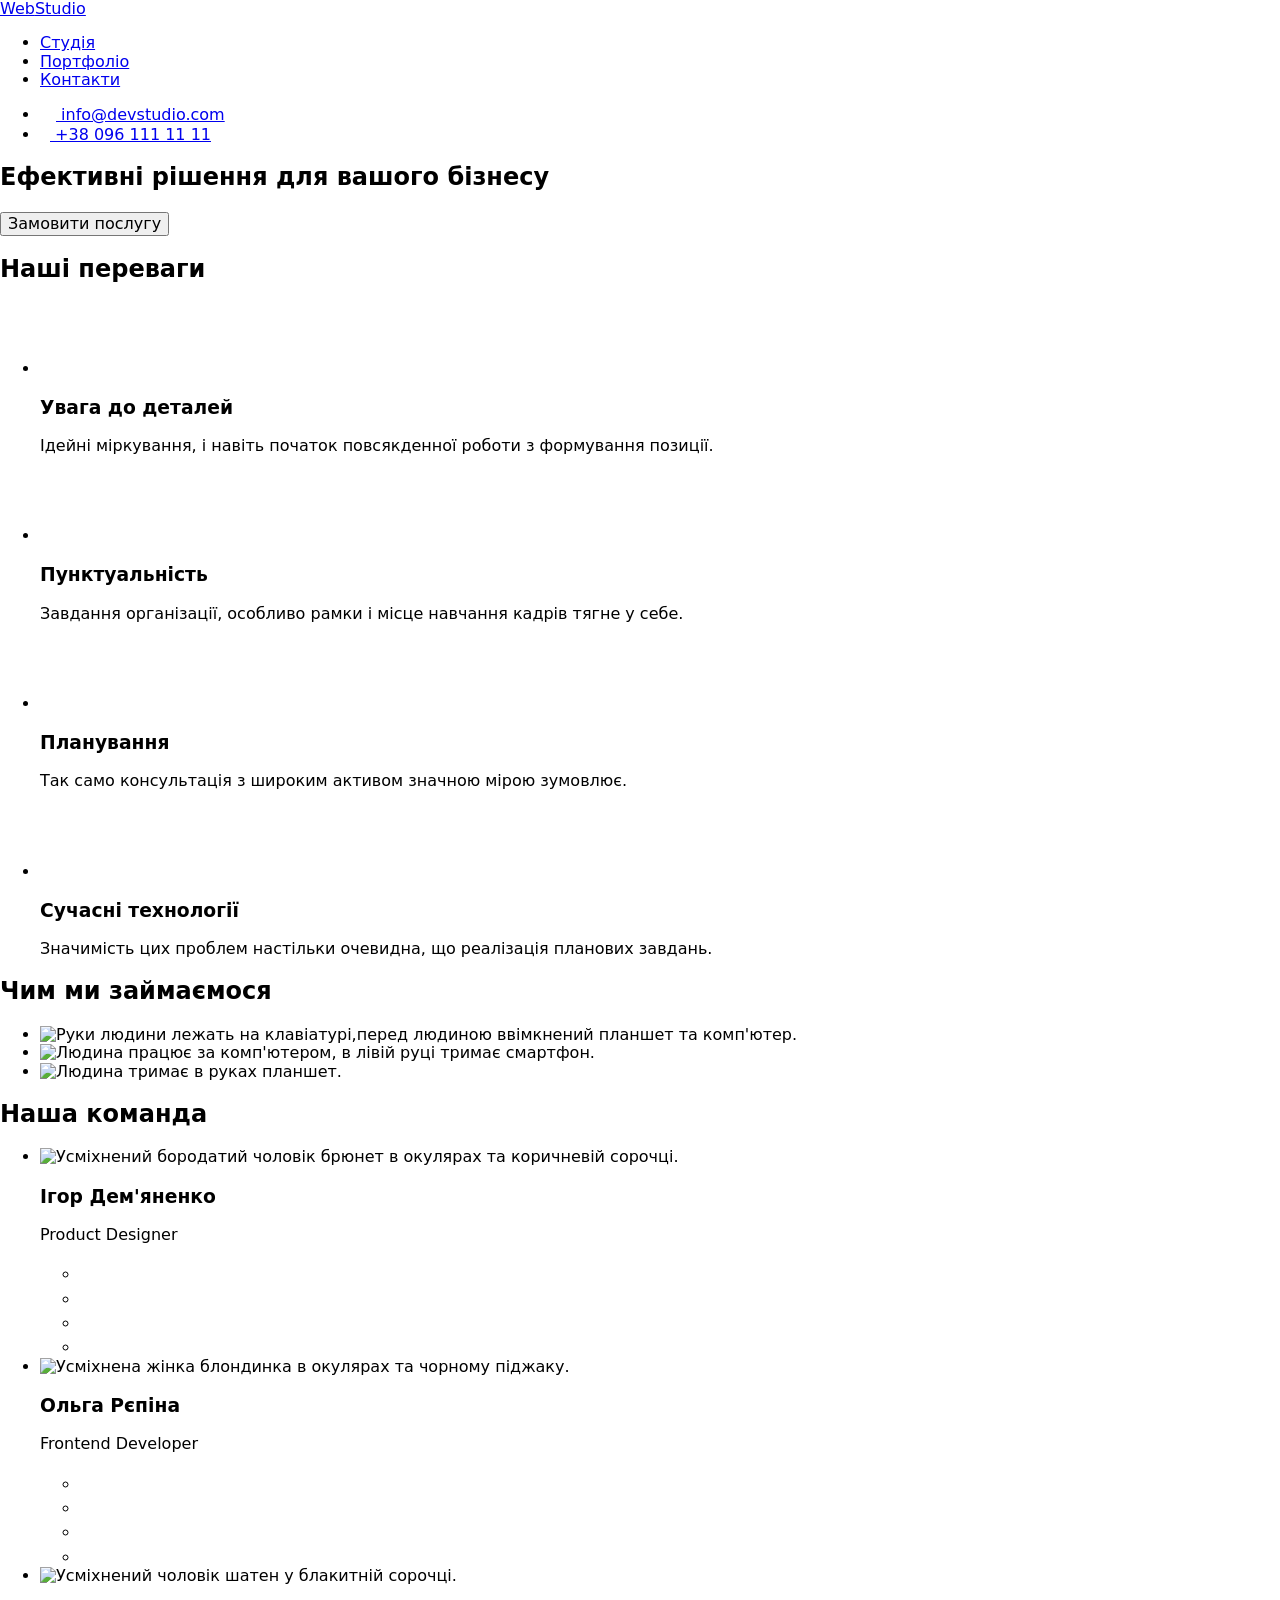
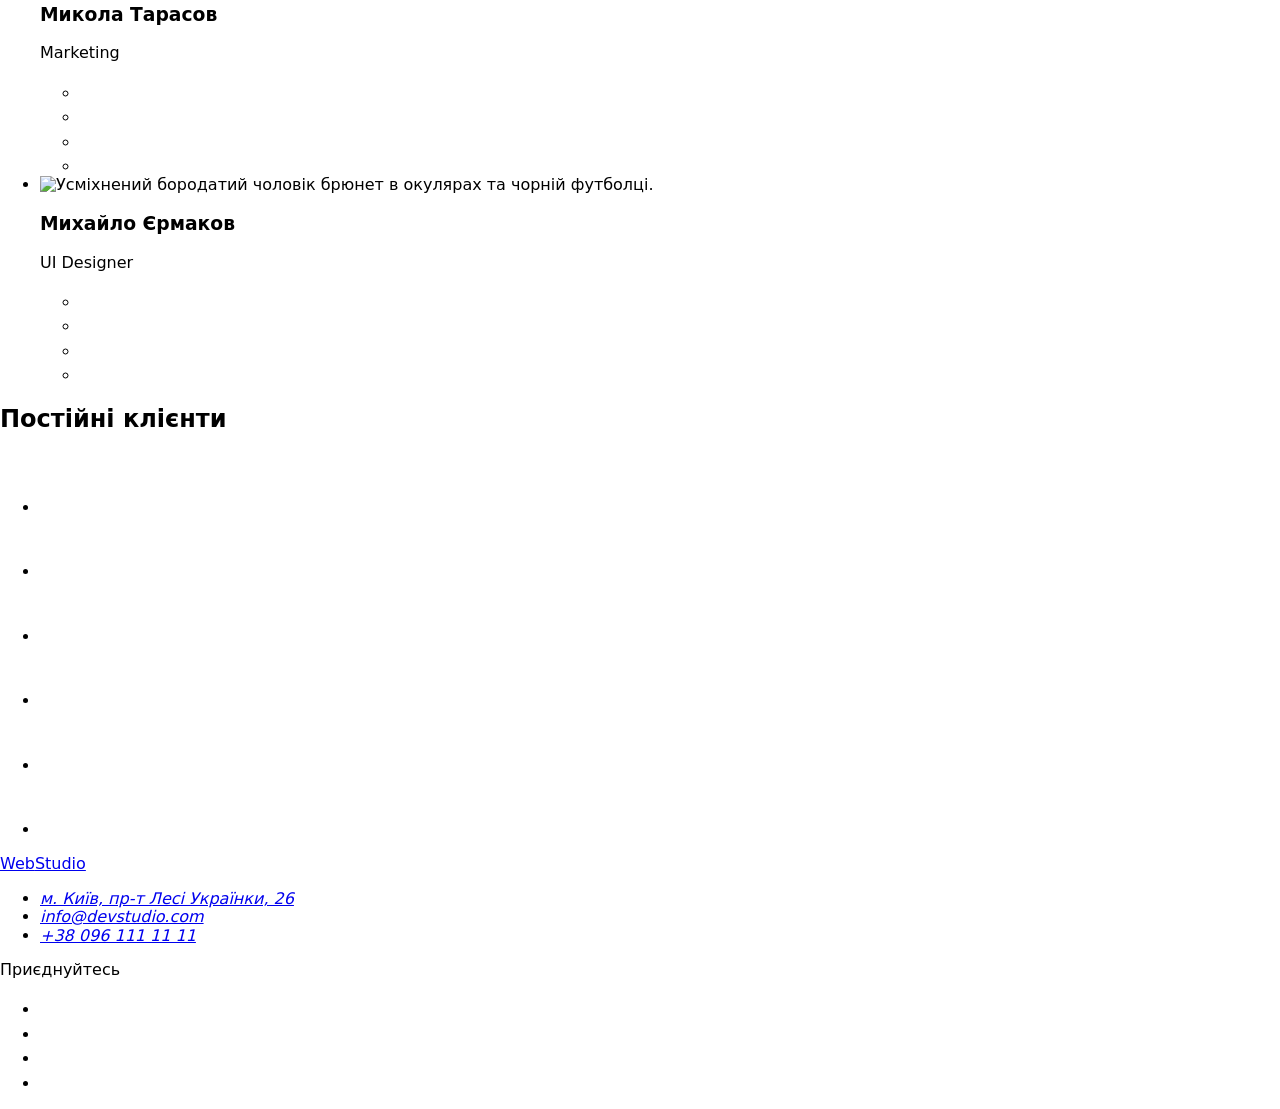
==== index.html @ 16a4d83c "Create index.html" ====
<!DOCTYPE html>
<html lang="uk">
  <head>
    <meta charset="UTF-8" />
    <meta http-equiv="X-UA-Compatible" content="IE=edge" />
    <meta name="viewport" content="width=device-width, initial-scale=1.0" />
    <link rel="preconnect" href="https://fonts.googleapis.com" />
    <link rel="preconnect" href="https://fonts.gstatic.com" crossorigin />
    <link
      href="https://fonts.googleapis.com/css2?family=Raleway:wght@700&family=Roboto:wght@400;500;700;900&display=swap"
      rel="stylesheet"
    />
    <title>Document</title>
    <link
      rel="stylesheet"
      href="https://cdnjs.cloudflare.com/ajax/libs/modern-normalize/1.1.0/modern-normalize.min.css"
    />
    <link rel="stylesheet" href="./css/styles.css" />
  </head>
  <body>
    <header class="header">
      <div class="container">
        <div class="header-container">
          <nav class="header-nav">
            <a href="#" class="logo">Web<span class="logo-studio">Studio</span></a>
            <ul class="site-nav list">
              <li><a class="nav-link link-current" href="#">Студія</a></li>
              <li><a class="nav-link" href="./portfolio.html">Портфоліо</a></li>
              <li><a class="nav-link" href="#">Контакти</a></li>
            </ul>
          </nav>
          <ul class="contact-list list">
            <li class="contact-item">
              <a class="contact-link" href="mailto:info@devstudio.com">
                <svg class="contact-icon" width="16" height="12">
                  <use href="./images/icons.svg#icon-envelope-1"></use>
                </svg>
                info@devstudio.com</a
              >
            </li>
            <li class="contact-item">
              <a class="contact-link" href="tel:+380961111111">
                <svg class="contact-icon" width="10" height="16">
                  <use href="./images/icons.svg#icon-smartphone"></use>
                </svg>
                +38 096 111 11 11</a
              >
            </li>
          </ul>
        </div>
      </div>
    </header>
    <main>
      <section class="hero hero-overlay">
        <div class="container">
          <div class="hero-container">
            <h1 class="hero-title">Ефективні рішення для вашого бізнесу</h1>
            <button type="button" class="hero-button">Замовити послугу</button>
          </div>
        </div>
      </section>
      <section class="section">
        <div class="container">
          <h2 class="visually-hidden">Наші переваги</h2>
          <ul class="list benefit-container">
            <li class="benefit-item">
              <div class="benefit-box">
                <svg width="70" height="70">
                  <use href="./images/icons.svg#icon-antenna"></use>
                </svg>
              </div>
              <h3 class="benefit-title">Увага до деталей</h3>
              <p class="benefit-text">
                Ідейні міркування, і навіть початок повсякденної роботи з формування позиції.
              </p>
            </li>
            <li class="benefit-item">
              <div class="benefit-box">
                <svg width="70" height="70">
                  <use href="./images/icons.svg#icon-clock"></use>
                </svg>
              </div>
              <h3 class="benefit-title">Пунктуальність</h3>
              <p class="benefit-text">
                Завдання організації, особливо рамки і місце навчання кадрів тягне у себе.
              </p>
            </li>
            <li class="benefit-item">
              <div class="benefit-box">
                <svg width="70" height="70">
                  <use href="./images/icons.svg#icon-diagram"></use>
                </svg>
              </div>
              <h3 class="benefit-title">Планування</h3>
              <p class="benefit-text">
                Так само консультація з широким активом значною мірою зумовлює.
              </p>
            </li>
            <li class="benefit-item">
              <div class="benefit-box">
                <svg width="70" height="70">
                  <use href="./images/icons.svg#icon-astronaut"></use>
                </svg>
              </div>
              <h3 class="benefit-title">Сучасні технології</h3>
              <p class="benefit-text">
                Значимість цих проблем настільки очевидна, що реалізація планових завдань.
              </p>
            </li>
          </ul>
        </div>
      </section>
      <section class="act-section">
        <div class="container">
          <h2 class="action-title">Чим ми займаємося</h2>
          <ul class="list action-container">
            <li>
              <img
                src="./images/img1.jpg"
                alt="Руки людини лежать на клавіатурі,перед людиною ввімкнений планшет та комп'ютер."
                width="370"
              />
            </li>
            <li>
              <img
                src="./images/img2.jpg"
                alt="Людина працює за комп'ютером, в лівій руці тримає смартфон."
                width="370"
              />
            </li>
            <li>
              <img src="./images/img3.jpg" alt="Людина тримає в руках планшет." width="370" />
            </li>
          </ul>
        </div>
      </section>
      <section class="team-section section">
        <div class="container">
          <h2 class="team-title">Наша команда</h2>
          <ul class="list team-list">
            <li class="team-card">
              <img
                src="./images/portrait1.jpg"
                alt="Усміхнений бородатий чоловік брюнет в окулярах та коричневій сорочці."
                width="270"
              />
              <div class="team-content">
                <h3 class="member-title">Ігор Дем'яненко</h3>
                <p lang="en" class="member-text">Product Designer</p>
                <ul class="list member-social-list">
                  <li class="member-social-item">
                    <a href="#" class="member-link"
                      ><svg class="member-social-icon" width="20" height="20">
                        <use href="./images/icons.svg#icon-instagram"></use>
                      </svg>
                    </a>
                  </li>
                  <li class="member-social-item">
                    <a href="#" class="member-link">
                      <svg class="member-social-icon" width="20" height="20">
                        <use href="./images/icons.svg#icon-twitter"></use>
                      </svg>
                    </a>
                  </li>
                  <li class="member-social-item">
                    <a href="#" class="member-link">
                      <svg class="member-social-icon" width="20" height="20">
                        <use href="./images/icons.svg#icon-facebook"></use>
                      </svg>
                    </a>
                  </li>
                  <li class="member-social-item">
                    <a href="#" class="member-link">
                      <svg class="member-social-icon" width="20" height="20">
                        <use href="./images/icons.svg#icon-linkedin"></use>
                      </svg>
                    </a>
                  </li>
                </ul>
              </div>
            </li>
            <li class="team-card">
              <img
                src="./images/portrait2.jpg"
                alt="Усміхнена жінка блондинка в окулярах та чорному піджаку."
                width="270"
              />
              <div class="team-content">
                <h3 class="member-title">Ольга Рєпіна</h3>
                <p lang="en" class="member-text">Frontend Developer</p>
                <ul class="list member-social-list">
                  <li class="member-social-item">
                    <a href="#" class="member-link"
                      ><svg class="member-social-icon" width="20" height="20">
                        <use href="./images/icons.svg#icon-instagram"></use>
                      </svg>
                    </a>
                  </li>
                  <li class="member-social-item">
                    <a href="#" class="member-link">
                      <svg class="member-social-icon" width="20" height="20">
                        <use href="./images/icons.svg#icon-twitter"></use>
                      </svg>
                    </a>
                  </li>
                  <li class="member-social-item">
                    <a href="#" class="member-link">
                      <svg class="member-social-icon" width="20" height="20">
                        <use href="./images/icons.svg#icon-facebook"></use>
                      </svg>
                    </a>
                  </li>
                  <li class="member-social-item">
                    <a href="#" class="member-link">
                      <svg class="member-social-icon" width="20" height="20">
                        <use href="./images/icons.svg#icon-linkedin"></use>
                      </svg>
                    </a>
                  </li>
                </ul>
              </div>
            </li>
            <li class="team-card">
              <img
                src="./images/portrait3.jpg"
                alt="Усміхнений чоловік шатен у блакитній сорочці."
                width="270"
              />
              <div class="team-content">
                <h3 class="member-title">Микола Тарасов</h3>
                <p lang="en" class="member-text">Marketing</p>
                <ul class="list member-social-list">
                  <li class="member-social-item">
                    <a href="#" class="member-link"
                      ><svg class="member-social-icon" width="20" height="20">
                        <use href="./images/icons.svg#icon-instagram"></use>
                      </svg>
                    </a>
                  </li>
                  <li class="member-social-item">
                    <a href="#" class="member-link">
                      <svg class="member-social-icon" width="20" height="20">
                        <use href="./images/icons.svg#icon-twitter"></use>
                      </svg>
                    </a>
                  </li>
                  <li class="member-social-item">
                    <a href="#" class="member-link">
                      <svg class="member-social-icon" width="20" height="20">
                        <use href="./images/icons.svg#icon-facebook"></use>
                      </svg>
                    </a>
                  </li>
                  <li class="member-social-item">
                    <a href="#" class="member-link">
                      <svg class="member-social-icon" width="20" height="20">
                        <use href="./images/icons.svg#icon-linkedin"></use>
                      </svg>
                    </a>
                  </li>
                </ul>
              </div>
            </li>
            <li class="team-card">
              <img
                src="./images/portrait4.jpg"
                alt="Усміхнений бородатий чоловік брюнет в окулярах та чорній футболці."
                width="270"
              />
              <div class="team-content">
                <h3 class="member-title">Михайло Єрмаков</h3>
                <p lang="en" class="member-text">UI Designer</p>
                <ul class="list member-social-list">
                  <li class="member-social-item">
                    <a href="#" class="member-link"
                      ><svg class="member-social-icon" width="20" height="20">
                        <use href="./images/icons.svg#icon-instagram"></use>
                      </svg>
                    </a>
                  </li>
                  <li class="member-social-item">
                    <a href="#" class="member-link">
                      <svg class="member-social-icon" width="20" height="20">
                        <use href="./images/icons.svg#icon-twitter"></use>
                      </svg>
                    </a>
                  </li>
                  <li class="member-social-item">
                    <a href="#" class="member-link">
                      <svg class="member-social-icon" width="20" height="20">
                        <use href="./images/icons.svg#icon-facebook"></use>
                      </svg>
                    </a>
                  </li>
                  <li class="member-social-item">
                    <a href="#" class="member-link">
                      <svg class="member-social-icon" width="20" height="20">
                        <use href="./images/icons.svg#icon-linkedin"></use>
                      </svg>
                    </a>
                  </li>
                </ul>
              </div>
            </li>
          </ul>
        </div>
      </section>
      <section class="section">
        <div class="container">
          <h2 class="client-title">Постійні клієнти</h2>
          <ul class="list client-list">
            <li class="client-item">
              <a href="#" class="client-link">
                <svg class="client-icon" width="106" height="60">
                  <use href="./images/icons.svg#icon-Logo1"></use>
                </svg>
              </a>
            </li>
            <li class="client-item">
              <a href="#" class="client-link">
                <svg class="client-icon" width="106" height="60">
                  <use href="./images/icons.svg#icon-Logo2"></use>
                </svg>
              </a>
            </li>
            <li class="client-item">
              <a href="#" class="client-link">
                <svg class="client-icon" width="106" height="60">
                  <use href="./images/icons.svg#icon-Logo-3"></use>
                </svg>
              </a>
            </li>
            <li class="client-item">
              <a href="#" class="client-link">
                <svg class="client-icon" width="106" height="60">
                  <use href="./images/icons.svg#icon-Logo4"></use>
                </svg>
              </a>
            </li>
            <li class="client-item">
              <a href="#" class="client-link">
                <svg class="client-icon" width="106" height="60">
                  <use href="./images/icons.svg#icon-Logo5"></use>
                </svg>
              </a>
            </li>
            <li class="client-item">
              <a href="#" class="client-link">
                <svg class="client-icon" width="106" height="60">
                  <use href="./images/icons.svg#icon-Logo6"></use>
                </svg>
              </a>
            </li>
          </ul>
        </div>
      </section>
    </main>
    <footer class="footer">
      <div class="container">
        <div class="footer-container">
          <div class="footer-contact-container">
            <a href="#" class="logo logo-link">Web<span class="logo-studio-footer">Studio</span></a>
            <address>
              <ul class="list">
                <li class="footer-link-item">
                  <a
                    class="footer-link"
                    href="https://goo.gl/maps/CPtrU1FHBa2aNyZL9"
                    target="_blank"
                    rel="noopener noreferrer nofollow"
                    >м. Київ, пр-т Лесі Українки, 26</a
                  >
                </li>
                <li class="footer-link-item">
                  <a class="footer-link footer-contact" href="mailto:info@devstudio.com"
                    >info@devstudio.com</a
                  >
                </li>
                <li class="footer-link-item">
                  <a class="footer-link footer-contact" href="tel:+380961111111"
                    >+38 096 111 11 11</a
                  >
                </li>
              </ul>
            </address>
          </div>
          <div class="footer-social-container">
            <p class="footer-social-text">Приєднуйтесь</p>
            <ul class="list footer-social-list">
              <li class="footer-social-item">
                <a href="#" class="footer-social-link"
                  ><svg class="footer-social-icon" width="20" height="20">
                    <use href="./images/icons.svg#icon-instagram"></use>
                  </svg>
                </a>
              </li>
              <li class="footer-social-item">
                <a href="#" class="footer-social-link"
                  ><svg class="footer-social-icon" width="20" height="20">
                    <use href="./images/icons.svg#icon-twitter"></use>
                  </svg>
                </a>
              </li>
              <li class="footer-social-item">
                <a href="#" class="footer-social-link"
                  ><svg class="footer-social-icon" width="20" height="20">
                    <use href="./images/icons.svg#icon-facebook"></use>
                  </svg>
                </a>
              </li>
              <li class="footer-social-item">
                <a href="#" class="footer-social-link"
                  ><svg class="footer-social-icon" width="20" height="20">
                    <use href="./images/icons.svg#icon-linkedin"></use>
                  </svg>
                </a>
              </li>
            </ul>
          </div>
        </div>
      </div>
    </footer>
  </body>
</html>
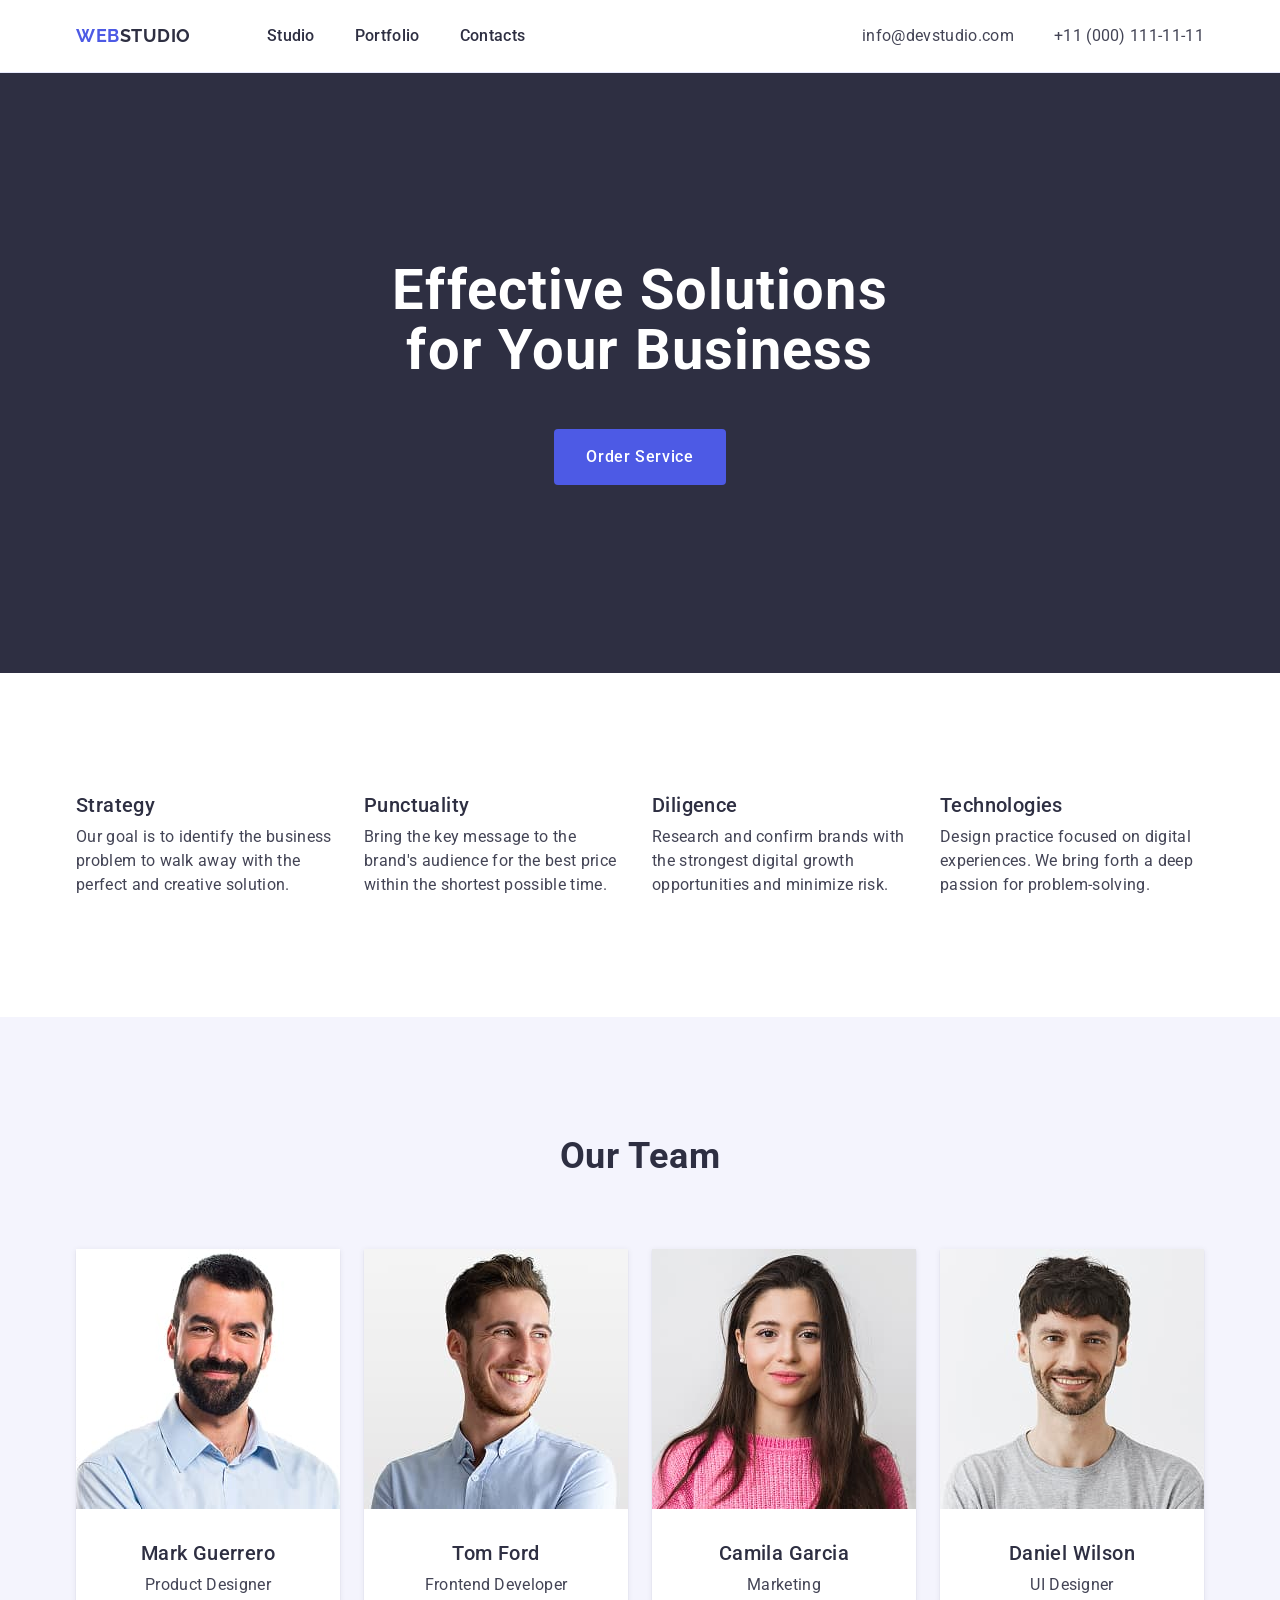
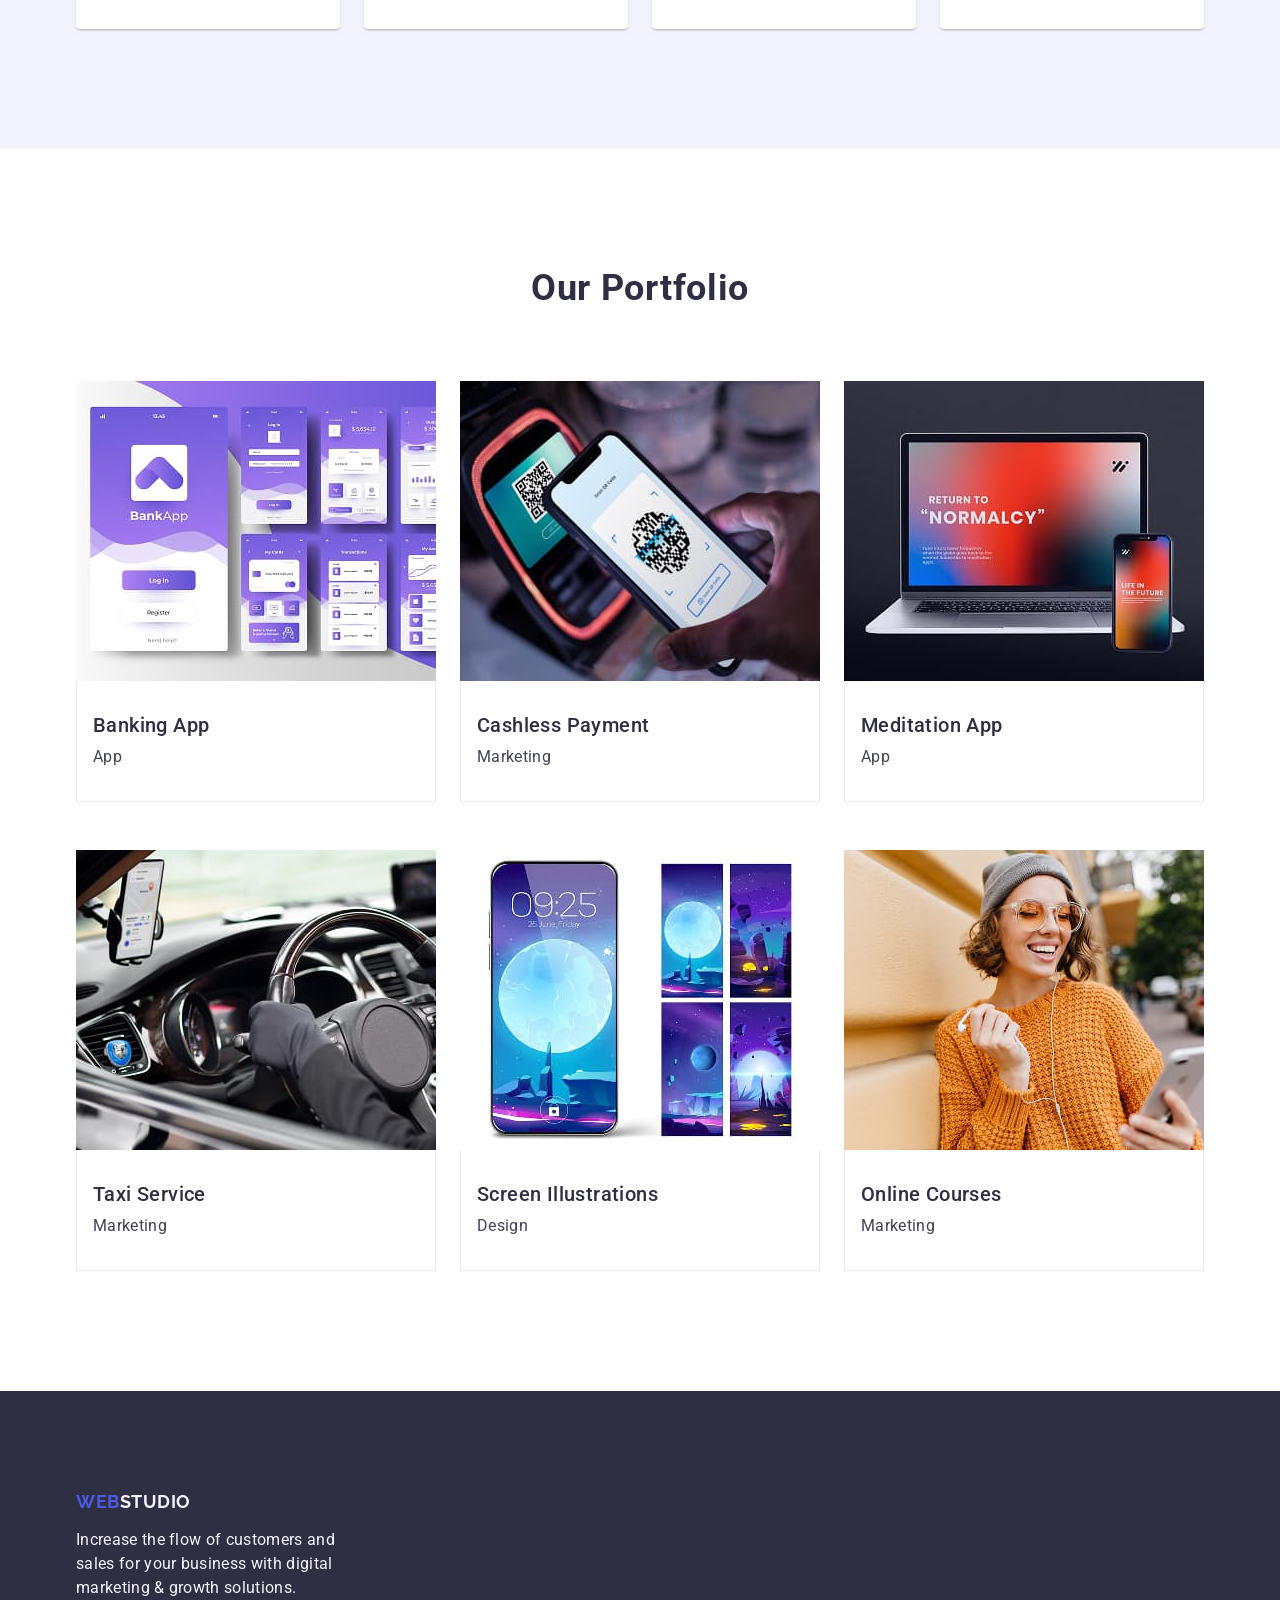
==== commit 1c6f85d0: "Initial commit" ====
--- a/index.html
+++ b/index.html
@@ -1,423 +1,252 @@
 <!DOCTYPE html>
-<html lang="uk">
+<html lang="en">
   <head>
     <meta charset="UTF-8" />
-    <meta http-equiv="X-UA-Compatible" content="IE=edge" />
     <meta name="viewport" content="width=device-width, initial-scale=1.0" />
     <link rel="preconnect" href="https://fonts.googleapis.com" />
     <link rel="preconnect" href="https://fonts.gstatic.com" crossorigin />
     <link
-      href="https://fonts.googleapis.com/css2?family=Raleway:wght@700&family=Roboto:wght@400;500;700;900&display=swap"
+      href="https://fonts.googleapis.com/css2?family=Raleway:wght@700&family=Roboto:wght@100..900&display=swap"
       rel="stylesheet"
     />
-    <title>Document</title>
     <link
       rel="stylesheet"
-      href="https://cdnjs.cloudflare.com/ajax/libs/modern-normalize/1.1.0/modern-normalize.min.css"
+      href="https://cdn.jsdelivr.net/npm/modern-normalize@2.0.0/modern-normalize.min.css"
     />
+    <title>Document</title>
     <link rel="stylesheet" href="./css/styles.css" />
   </head>
   <body>
+    <!-- HEADER -->
     <header class="header">
-      <div class="container">
-        <div class="header-container">
-          <nav class="header-nav">
-            <a href="#" class="logo">Web<span class="logo-studio">Studio</span></a>
-            <ul class="site-nav list">
-              <li><a class="nav-link link-current" href="#">Студія</a></li>
-              <li><a class="nav-link" href="./portfolio.html">Портфоліо</a></li>
-              <li><a class="nav-link" href="#">Контакти</a></li>
-            </ul>
-          </nav>
-          <ul class="contact-list list">
-            <li class="contact-item">
-              <a class="contact-link" href="mailto:info@devstudio.com">
-                <svg class="contact-icon" width="16" height="12">
-                  <use href="./images/icons.svg#icon-envelope-1"></use>
-                </svg>
-                info@devstudio.com</a
-              >
-            </li>
-            <li class="contact-item">
-              <a class="contact-link" href="tel:+380961111111">
-                <svg class="contact-icon" width="10" height="16">
-                  <use href="./images/icons.svg#icon-smartphone"></use>
-                </svg>
-                +38 096 111 11 11</a
-              >
-            </li>
-          </ul>
-        </div>
+      <div class="container header-container">
+        <nav class="header-nav">
+          <!-- prettier-ignore -->
+          <a href="./index.html" class="logo header-logo">
+          Web<span class="logo-studio">Studio</span>
+        </a>
+          <ul class="header-menu">
+            <li>
+              <a class="header-menu-link" href="./index.html">Studio</a>
+            </li>
+            <li><a class="header-menu-link" href="">Portfolio</a></li>
+            <li><a class="header-menu-link" href="">Contacts</a></li>
+          </ul>
+        </nav>
+        <address class="contacts">
+          <ul class="header-contacts-list">
+            <li>
+              <a class="header-contacts-link" href="mailto:info@devstudio.com">
+                info@devstudio.com
+              </a>
+            </li>
+            <li>
+              <a class="header-contacts-link" href="tel:+110001111111">
+                +11 (000) 111-11-11
+              </a>
+            </li>
+          </ul>
+        </address>
       </div>
     </header>
+
+    <!-- MAIN -->
     <main>
-      <section class="hero hero-overlay">
-        <div class="container">
-          <div class="hero-container">
-            <h1 class="hero-title">Ефективні рішення для вашого бізнесу</h1>
-            <button type="button" class="hero-button">Замовити послугу</button>
-          </div>
-        </div>
-      </section>
+      <!-- MAIN SECTION -->
+      <section class="main-section">
+        <div class="container">
+          <h1 class="main-title">Effective Solutions for Your Business</h1>
+          <button type="button" class="main-button">Order Service</button>
+        </div>
+      </section>
+
+      <!-- BENEFITS SECTION -->
       <section class="section">
         <div class="container">
-          <h2 class="visually-hidden">Наші переваги</h2>
-          <ul class="list benefit-container">
-            <li class="benefit-item">
-              <div class="benefit-box">
-                <svg width="70" height="70">
-                  <use href="./images/icons.svg#icon-antenna"></use>
-                </svg>
-              </div>
-              <h3 class="benefit-title">Увага до деталей</h3>
-              <p class="benefit-text">
-                Ідейні міркування, і навіть початок повсякденної роботи з формування позиції.
-              </p>
-            </li>
-            <li class="benefit-item">
-              <div class="benefit-box">
-                <svg width="70" height="70">
-                  <use href="./images/icons.svg#icon-clock"></use>
-                </svg>
-              </div>
-              <h3 class="benefit-title">Пунктуальність</h3>
-              <p class="benefit-text">
-                Завдання організації, особливо рамки і місце навчання кадрів тягне у себе.
-              </p>
-            </li>
-            <li class="benefit-item">
-              <div class="benefit-box">
-                <svg width="70" height="70">
-                  <use href="./images/icons.svg#icon-diagram"></use>
-                </svg>
-              </div>
-              <h3 class="benefit-title">Планування</h3>
-              <p class="benefit-text">
-                Так само консультація з широким активом значною мірою зумовлює.
-              </p>
-            </li>
-            <li class="benefit-item">
-              <div class="benefit-box">
-                <svg width="70" height="70">
-                  <use href="./images/icons.svg#icon-astronaut"></use>
-                </svg>
-              </div>
-              <h3 class="benefit-title">Сучасні технології</h3>
-              <p class="benefit-text">
-                Значимість цих проблем настільки очевидна, що реалізація планових завдань.
-              </p>
-            </li>
-          </ul>
-        </div>
-      </section>
-      <section class="act-section">
-        <div class="container">
-          <h2 class="action-title">Чим ми займаємося</h2>
-          <ul class="list action-container">
-            <li>
-              <img
-                src="./images/img1.jpg"
-                alt="Руки людини лежать на клавіатурі,перед людиною ввімкнений планшет та комп'ютер."
-                width="370"
-              />
-            </li>
-            <li>
-              <img
-                src="./images/img2.jpg"
-                alt="Людина працює за комп'ютером, в лівій руці тримає смартфон."
-                width="370"
-              />
-            </li>
-            <li>
-              <img src="./images/img3.jpg" alt="Людина тримає в руках планшет." width="370" />
-            </li>
-          </ul>
-        </div>
-      </section>
+          <h2 class="visually-hidden">Our Benefits</h2>
+          <ul class="benefits-list">
+            <li class="benefits-item">
+              <h3 class="benefits-item-title">Strategy</h3>
+              <p class="benefits-item-text">
+                Our goal is to identify the business problem to walk away with
+                the perfect and creative solution.
+              </p>
+            </li>
+            <li class="benefits-item">
+              <h3 class="benefits-item-title">Punctuality</h3>
+              <p class="benefits-item-text">
+                Bring the key message to the brand's audience for the best price
+                within the shortest possible time.
+              </p>
+            </li>
+            <li class="benefits-item">
+              <h3 class="benefits-item-title">Diligence</h3>
+              <p class="benefits-item-text">
+                Research and confirm brands with the strongest digital growth
+                opportunities and minimize risk.
+              </p>
+            </li>
+            <li class="benefits-item">
+              <h3 class="benefits-item-title">Technologies</h3>
+              <p class="benefits-item-text">
+                Design practice focused on digital experiences. We bring forth a
+                deep passion for problem-solving.
+              </p>
+            </li>
+          </ul>
+        </div>
+      </section>
+
+      <!-- TEAM SECTION -->
       <section class="team-section section">
         <div class="container">
-          <h2 class="team-title">Наша команда</h2>
-          <ul class="list team-list">
-            <li class="team-card">
-              <img
-                src="./images/portrait1.jpg"
-                alt="Усміхнений бородатий чоловік брюнет в окулярах та коричневій сорочці."
-                width="270"
-              />
-              <div class="team-content">
-                <h3 class="member-title">Ігор Дем'яненко</h3>
-                <p lang="en" class="member-text">Product Designer</p>
-                <ul class="list member-social-list">
-                  <li class="member-social-item">
-                    <a href="#" class="member-link"
-                      ><svg class="member-social-icon" width="20" height="20">
-                        <use href="./images/icons.svg#icon-instagram"></use>
-                      </svg>
-                    </a>
-                  </li>
-                  <li class="member-social-item">
-                    <a href="#" class="member-link">
-                      <svg class="member-social-icon" width="20" height="20">
-                        <use href="./images/icons.svg#icon-twitter"></use>
-                      </svg>
-                    </a>
-                  </li>
-                  <li class="member-social-item">
-                    <a href="#" class="member-link">
-                      <svg class="member-social-icon" width="20" height="20">
-                        <use href="./images/icons.svg#icon-facebook"></use>
-                      </svg>
-                    </a>
-                  </li>
-                  <li class="member-social-item">
-                    <a href="#" class="member-link">
-                      <svg class="member-social-icon" width="20" height="20">
-                        <use href="./images/icons.svg#icon-linkedin"></use>
-                      </svg>
-                    </a>
-                  </li>
-                </ul>
-              </div>
-            </li>
-            <li class="team-card">
-              <img
-                src="./images/portrait2.jpg"
-                alt="Усміхнена жінка блондинка в окулярах та чорному піджаку."
-                width="270"
-              />
-              <div class="team-content">
-                <h3 class="member-title">Ольга Рєпіна</h3>
-                <p lang="en" class="member-text">Frontend Developer</p>
-                <ul class="list member-social-list">
-                  <li class="member-social-item">
-                    <a href="#" class="member-link"
-                      ><svg class="member-social-icon" width="20" height="20">
-                        <use href="./images/icons.svg#icon-instagram"></use>
-                      </svg>
-                    </a>
-                  </li>
-                  <li class="member-social-item">
-                    <a href="#" class="member-link">
-                      <svg class="member-social-icon" width="20" height="20">
-                        <use href="./images/icons.svg#icon-twitter"></use>
-                      </svg>
-                    </a>
-                  </li>
-                  <li class="member-social-item">
-                    <a href="#" class="member-link">
-                      <svg class="member-social-icon" width="20" height="20">
-                        <use href="./images/icons.svg#icon-facebook"></use>
-                      </svg>
-                    </a>
-                  </li>
-                  <li class="member-social-item">
-                    <a href="#" class="member-link">
-                      <svg class="member-social-icon" width="20" height="20">
-                        <use href="./images/icons.svg#icon-linkedin"></use>
-                      </svg>
-                    </a>
-                  </li>
-                </ul>
-              </div>
-            </li>
-            <li class="team-card">
-              <img
-                src="./images/portrait3.jpg"
-                alt="Усміхнений чоловік шатен у блакитній сорочці."
-                width="270"
-              />
-              <div class="team-content">
-                <h3 class="member-title">Микола Тарасов</h3>
-                <p lang="en" class="member-text">Marketing</p>
-                <ul class="list member-social-list">
-                  <li class="member-social-item">
-                    <a href="#" class="member-link"
-                      ><svg class="member-social-icon" width="20" height="20">
-                        <use href="./images/icons.svg#icon-instagram"></use>
-                      </svg>
-                    </a>
-                  </li>
-                  <li class="member-social-item">
-                    <a href="#" class="member-link">
-                      <svg class="member-social-icon" width="20" height="20">
-                        <use href="./images/icons.svg#icon-twitter"></use>
-                      </svg>
-                    </a>
-                  </li>
-                  <li class="member-social-item">
-                    <a href="#" class="member-link">
-                      <svg class="member-social-icon" width="20" height="20">
-                        <use href="./images/icons.svg#icon-facebook"></use>
-                      </svg>
-                    </a>
-                  </li>
-                  <li class="member-social-item">
-                    <a href="#" class="member-link">
-                      <svg class="member-social-icon" width="20" height="20">
-                        <use href="./images/icons.svg#icon-linkedin"></use>
-                      </svg>
-                    </a>
-                  </li>
-                </ul>
-              </div>
-            </li>
-            <li class="team-card">
-              <img
-                src="./images/portrait4.jpg"
-                alt="Усміхнений бородатий чоловік брюнет в окулярах та чорній футболці."
-                width="270"
-              />
-              <div class="team-content">
-                <h3 class="member-title">Михайло Єрмаков</h3>
-                <p lang="en" class="member-text">UI Designer</p>
-                <ul class="list member-social-list">
-                  <li class="member-social-item">
-                    <a href="#" class="member-link"
-                      ><svg class="member-social-icon" width="20" height="20">
-                        <use href="./images/icons.svg#icon-instagram"></use>
-                      </svg>
-                    </a>
-                  </li>
-                  <li class="member-social-item">
-                    <a href="#" class="member-link">
-                      <svg class="member-social-icon" width="20" height="20">
-                        <use href="./images/icons.svg#icon-twitter"></use>
-                      </svg>
-                    </a>
-                  </li>
-                  <li class="member-social-item">
-                    <a href="#" class="member-link">
-                      <svg class="member-social-icon" width="20" height="20">
-                        <use href="./images/icons.svg#icon-facebook"></use>
-                      </svg>
-                    </a>
-                  </li>
-                  <li class="member-social-item">
-                    <a href="#" class="member-link">
-                      <svg class="member-social-icon" width="20" height="20">
-                        <use href="./images/icons.svg#icon-linkedin"></use>
-                      </svg>
-                    </a>
-                  </li>
-                </ul>
-              </div>
-            </li>
-          </ul>
-        </div>
-      </section>
+          <h2 class="team-title">Our Team</h2>
+          <ul class="team-list">
+            <li class="team-item">
+              <img
+                src="./images/Team-1.jpg"
+                alt="A dark-haired bearded man in a light blue shirt"
+                width="264"
+                height="260"
+              />
+              <div class="team-content">
+                <h3 class="team-item-title">Mark Guerrero</h3>
+                <p class="team-item-text">Product Designer</p>
+              </div>
+            </li>
+            <li class="team-item">
+              <img
+                src="./images/Team-2.jpg"
+                alt="A fair-haired man in a light blue shirt"
+                width="264"
+                height="260"
+              />
+              <div class="team-content">
+                <h3 class="team-item-title">Tom Ford</h3>
+                <p class="team-item-text">Frontend Developer</p>
+              </div>
+            </li>
+            <li class="team-item">
+              <img
+                src="./images/Team-3.jpg"
+                alt="A dark-haired woman in a pink sweater"
+                width="264"
+                height="260"
+              />
+              <div class="team-content">
+                <h3 class="team-item-title">Camila Garcia</h3>
+                <p class="team-item-text">Marketing</p>
+              </div>
+            </li>
+            <li class="team-item">
+              <img
+                src="./images/Team-4.jpg"
+                alt="A dark-haired man in a gray T-shirt"
+                width="264"
+                height="260"
+              />
+              <div class="team-content">
+                <h3 class="team-item-title">Daniel Wilson</h3>
+                <p class="team-item-text">UI Designer</p>
+              </div>
+            </li>
+          </ul>
+        </div>
+      </section>
+
+      <!-- PORTFOLIO SECTION -->
       <section class="section">
         <div class="container">
-          <h2 class="client-title">Постійні клієнти</h2>
-          <ul class="list client-list">
-            <li class="client-item">
-              <a href="#" class="client-link">
-                <svg class="client-icon" width="106" height="60">
-                  <use href="./images/icons.svg#icon-Logo1"></use>
-                </svg>
-              </a>
-            </li>
-            <li class="client-item">
-              <a href="#" class="client-link">
-                <svg class="client-icon" width="106" height="60">
-                  <use href="./images/icons.svg#icon-Logo2"></use>
-                </svg>
-              </a>
-            </li>
-            <li class="client-item">
-              <a href="#" class="client-link">
-                <svg class="client-icon" width="106" height="60">
-                  <use href="./images/icons.svg#icon-Logo-3"></use>
-                </svg>
-              </a>
-            </li>
-            <li class="client-item">
-              <a href="#" class="client-link">
-                <svg class="client-icon" width="106" height="60">
-                  <use href="./images/icons.svg#icon-Logo4"></use>
-                </svg>
-              </a>
-            </li>
-            <li class="client-item">
-              <a href="#" class="client-link">
-                <svg class="client-icon" width="106" height="60">
-                  <use href="./images/icons.svg#icon-Logo5"></use>
-                </svg>
-              </a>
-            </li>
-            <li class="client-item">
-              <a href="#" class="client-link">
-                <svg class="client-icon" width="106" height="60">
-                  <use href="./images/icons.svg#icon-Logo6"></use>
-                </svg>
-              </a>
+          <h2 class="portfolio-title">Our Portfolio</h2>
+          <ul class="portfolio-list">
+            <li class="portfolio-item">
+              <img
+                src="./images/Portfolio-1.jpg"
+                alt="Banking app"
+                width="360"
+                height="300"
+              />
+              <div class="portfolio-content">
+                <h3 class="portfolio-item-title">Banking App</h3>
+                <p class="portfolio-item-text">App</p>
+              </div>
+            </li>
+            <li class="portfolio-item">
+              <img
+                src="./images/Portfolio-2.jpg"
+                alt="Mobile phone"
+                width="360"
+                height="300"
+              />
+              <div class="portfolio-content">
+                <h3 class="portfolio-item-title">Cashless Payment</h3>
+                <p class="portfolio-item-text">Marketing</p>
+              </div>
+            </li>
+            <li class="portfolio-item">
+              <img
+                src="./images/Portfolio-3.jpg"
+                alt="Laptop and mobile phone"
+                width="360"
+                height="300"
+              />
+              <div class="portfolio-content">
+                <h3 class="portfolio-item-title">Meditation App</h3>
+                <p class="portfolio-item-text">App</p>
+              </div>
+            </li>
+            <li class="portfolio-item">
+              <img
+                src="./images/Portfolio-4.jpg"
+                alt="Steering wheel"
+                width="360"
+                height="300"
+              />
+              <div class="portfolio-content">
+                <h3 class="portfolio-item-title">Taxi Service</h3>
+                <p class="portfolio-item-text">Marketing</p>
+              </div>
+            </li>
+            <li class="portfolio-item">
+              <img
+                src="./images/Portfolio-5.jpg"
+                alt="Mobile phone and images of the moon"
+                width="360"
+                height="300"
+              />
+              <div class="portfolio-content">
+                <h3 class="portfolio-item-title">Screen Illustrations</h3>
+                <p class="portfolio-item-text">Design</p>
+              </div>
+            </li>
+            <li class="portfolio-item">
+              <img
+                src="./images/Portfolio-6.jpg"
+                alt="Girl in orange sweater"
+                width="360"
+                height="300"
+              />
+              <div class="portfolio-content">
+                <h3 class="portfolio-item-title">Online Courses</h3>
+                <p class="portfolio-item-text">Marketing</p>
+              </div>
             </li>
           </ul>
         </div>
       </section>
     </main>
+
+    <!-- FOOTER -->
     <footer class="footer">
       <div class="container">
-        <div class="footer-container">
-          <div class="footer-contact-container">
-            <a href="#" class="logo logo-link">Web<span class="logo-studio-footer">Studio</span></a>
-            <address>
-              <ul class="list">
-                <li class="footer-link-item">
-                  <a
-                    class="footer-link"
-                    href="https://goo.gl/maps/CPtrU1FHBa2aNyZL9"
-                    target="_blank"
-                    rel="noopener noreferrer nofollow"
-                    >м. Київ, пр-т Лесі Українки, 26</a
-                  >
-                </li>
-                <li class="footer-link-item">
-                  <a class="footer-link footer-contact" href="mailto:info@devstudio.com"
-                    >info@devstudio.com</a
-                  >
-                </li>
-                <li class="footer-link-item">
-                  <a class="footer-link footer-contact" href="tel:+380961111111"
-                    >+38 096 111 11 11</a
-                  >
-                </li>
-              </ul>
-            </address>
-          </div>
-          <div class="footer-social-container">
-            <p class="footer-social-text">Приєднуйтесь</p>
-            <ul class="list footer-social-list">
-              <li class="footer-social-item">
-                <a href="#" class="footer-social-link"
-                  ><svg class="footer-social-icon" width="20" height="20">
-                    <use href="./images/icons.svg#icon-instagram"></use>
-                  </svg>
-                </a>
-              </li>
-              <li class="footer-social-item">
-                <a href="#" class="footer-social-link"
-                  ><svg class="footer-social-icon" width="20" height="20">
-                    <use href="./images/icons.svg#icon-twitter"></use>
-                  </svg>
-                </a>
-              </li>
-              <li class="footer-social-item">
-                <a href="#" class="footer-social-link"
-                  ><svg class="footer-social-icon" width="20" height="20">
-                    <use href="./images/icons.svg#icon-facebook"></use>
-                  </svg>
-                </a>
-              </li>
-              <li class="footer-social-item">
-                <a href="#" class="footer-social-link"
-                  ><svg class="footer-social-icon" width="20" height="20">
-                    <use href="./images/icons.svg#icon-linkedin"></use>
-                  </svg>
-                </a>
-              </li>
-            </ul>
-          </div>
-        </div>
+        <!-- prettier-ignore -->
+        <a class="logo footer-logo" href="./index.html">
+          Web<span class="footer-logo-studio">Studio</span>
+        </a>
+        <p class="footer-text">
+          Increase the flow of customers and sales for your business with
+          digital marketing & growth solutions.
+        </p>
       </div>
     </footer>
   </body>
--- a/css/styles.css
+++ b/css/styles.css
@@ -0,0 +1,336 @@
+body {
+  font-family: 'Roboto', sans-serif;
+  background-color: #ffffff;
+  color: #434455;
+}
+
+h1,
+h2,
+h3,
+h4,
+h5,
+h6,
+p {
+  margin: 0;
+}
+
+ul {
+  list-style-type: none;
+  margin: 0;
+  padding-left: 0;
+}
+
+a {
+  text-decoration: none;
+}
+
+img {
+  display: block;
+  width: 100%;
+  height: auto;
+}
+
+.section {
+  padding: 120px 0;
+}
+
+.container {
+  max-width: 1158px;
+  padding: 0 15px;
+  margin: 0 auto;
+}
+
+/* HEADER */
+
+.header {
+  border-bottom: 1px solid #e7e9fc;
+}
+
+.header-container {
+  display: flex;
+  justify-content: space-between;
+}
+
+.header-nav {
+  display: flex;
+  align-items: center;
+}
+
+.logo {
+  font-family: 'Raleway', sans-serif;
+  font-weight: 700;
+  font-size: 18px;
+  color: #4d5ae5;
+  text-transform: uppercase;
+  letter-spacing: 0.03em;
+  line-height: 1.17;
+  text-align: left;
+}
+
+.header-logo {
+  margin-right: 76px;
+}
+
+.logo-studio {
+  color: #2e2f42;
+}
+
+.header-menu {
+  display: flex;
+  gap: 40px;
+}
+
+.header-menu-link {
+  font-size: 16px;
+  font-weight: 500;
+  color: #2e2f42;
+  line-height: 1.5;
+  letter-spacing: 0.02em;
+  text-align: left;
+
+  display: inline-block;
+  padding: 24px 0;
+}
+
+.header-menu-link:hover,
+.header-menu-link:focus {
+  color: #404bbf;
+}
+
+.contacts {
+  font-style: normal;
+}
+
+.header-contacts-list {
+  display: flex;
+  gap: 40px;
+}
+
+.header-contacts-link {
+  font-size: 16px;
+  color: #434455;
+  line-height: 1.5;
+  letter-spacing: 0.02em;
+  text-align: left;
+
+  display: inline-block;
+  padding: 24px 0;
+}
+
+.header-contacts-link:hover,
+.header-contacts-link:focus {
+  color: #404bbf;
+}
+
+/* MAIN SECTION */
+
+.main-section {
+  background-color: #2e2f42;
+  padding: 188px 0;
+}
+
+.main-title {
+  font-size: 56px;
+  color: #ffffff;
+  line-height: 1.07;
+  letter-spacing: 0.02em;
+  text-align: center;
+
+  max-width: 496px;
+  margin: 0 auto;
+}
+
+.main-button {
+  font-size: 16px;
+  font-weight: 500;
+  background-color: #4d5ae5;
+  color: #ffffff;
+  line-height: 1.5;
+  letter-spacing: 0.04em;
+  text-align: center;
+  cursor: pointer;
+
+  display: block;
+  margin: 48px auto 0 auto;
+  padding: 16px 32px;
+  border: none;
+  border-radius: 4px;
+  min-width: 169px;
+}
+
+.main-button:hover,
+.main-button:focus {
+  background-color: #404bbf;
+}
+
+/* BENEFITS SECTION */
+
+.visually-hidden {
+  position: absolute;
+  width: 1px;
+  height: 1px;
+  margin: -1px;
+  border: 0;
+  padding: 0;
+  white-space: nowrap;
+  clip-path: inset(100%);
+  clip: rect(0, 0, 0, 0);
+  overflow: hidden;
+}
+
+.benefits-list {
+  display: flex;
+  gap: 24px;
+}
+
+.benefits-item {
+  width: calc((100% - 72px) / 4);
+}
+
+.benefits-item-title {
+  font-size: 20px;
+  font-weight: 500;
+  color: #2e2f42;
+  line-height: 1.2;
+  letter-spacing: 0.02em;
+  text-align: left;
+
+  margin-bottom: 8px;
+}
+
+.benefits-item-text {
+  font-size: 16px;
+  color: #434455;
+  line-height: 1.5;
+  letter-spacing: 0.02em;
+  text-align: left;
+}
+
+/* TEAM SECTION */
+
+.team-section {
+  background-color: #f4f4fd;
+}
+
+.team-title {
+  font-size: 36px;
+  color: #2e2f42;
+  line-height: 1.11;
+  letter-spacing: 0.02em;
+  text-align: center;
+  text-transform: capitalize;
+
+  margin-bottom: 72px;
+}
+
+.team-list {
+  display: flex;
+  gap: 24px;
+}
+
+.team-item {
+  background-color: #ffffff;
+  border-radius: 0 0 4px 4px;
+  width: calc((100% - 72px) / 4);
+  box-shadow: 0 2px 1px 0 rgba(46, 47, 66, 0.08),
+    0 1px 1px 0 rgba(46, 47, 66, 0.16), 0 1px 6px 0 rgba(46, 47, 66, 0.08);
+}
+
+.team-item-title {
+  font-size: 20px;
+  font-weight: 500;
+  color: #2e2f42;
+  line-height: 1.2;
+  letter-spacing: 0.02em;
+  text-align: center;
+
+  margin-bottom: 8px;
+}
+
+.team-item-text {
+  font-size: 16px;
+  color: #434455;
+  line-height: 1.5;
+  letter-spacing: 0.02em;
+  text-align: center;
+}
+
+.team-content {
+  padding: 32px 0;
+}
+
+/* PORTFOLIO SECTION */
+
+.portfolio-title {
+  font-size: 36px;
+  color: #2e2f42;
+  line-height: 1.11;
+  letter-spacing: 0.02em;
+  text-align: center;
+  text-transform: capitalize;
+
+  margin-bottom: 72px;
+}
+
+.portfolio-list {
+  display: flex;
+  flex-wrap: wrap;
+  column-gap: 24px;
+  row-gap: 48px;
+}
+
+.portfolio-item {
+  width: calc((100% - 48px) / 3);
+}
+
+.portfolio-item-title {
+  font-size: 20px;
+  font-weight: 500;
+  color: #2e2f42;
+  line-height: 1.2;
+  letter-spacing: 0.02em;
+  text-align: left;
+
+  margin-bottom: 8px;
+}
+
+.portfolio-item-text {
+  font-size: 16px;
+  color: #434455;
+  line-height: 1.5;
+  letter-spacing: 0.02em;
+  text-align: left;
+}
+
+.portfolio-content {
+  padding: 32px 16px;
+  border-bottom: 1px solid #e7e9fc;
+  border-left: 1px solid #e7e9fc;
+  border-right: 1px solid #e7e9fc;
+}
+
+/* FOOTER */
+
+.footer {
+  background-color: #2e2f42;
+  padding: 100px 0;
+}
+
+.footer-logo {
+  display: inline-block;
+  margin-bottom: 16px;
+}
+
+.footer-logo-studio {
+  color: #f4f4fd;
+}
+
+.footer-text {
+  font-size: 16px;
+  color: #f4f4fd;
+  line-height: 1.5;
+  letter-spacing: 0.02em;
+  text-align: left;
+
+  width: 264px;
+}
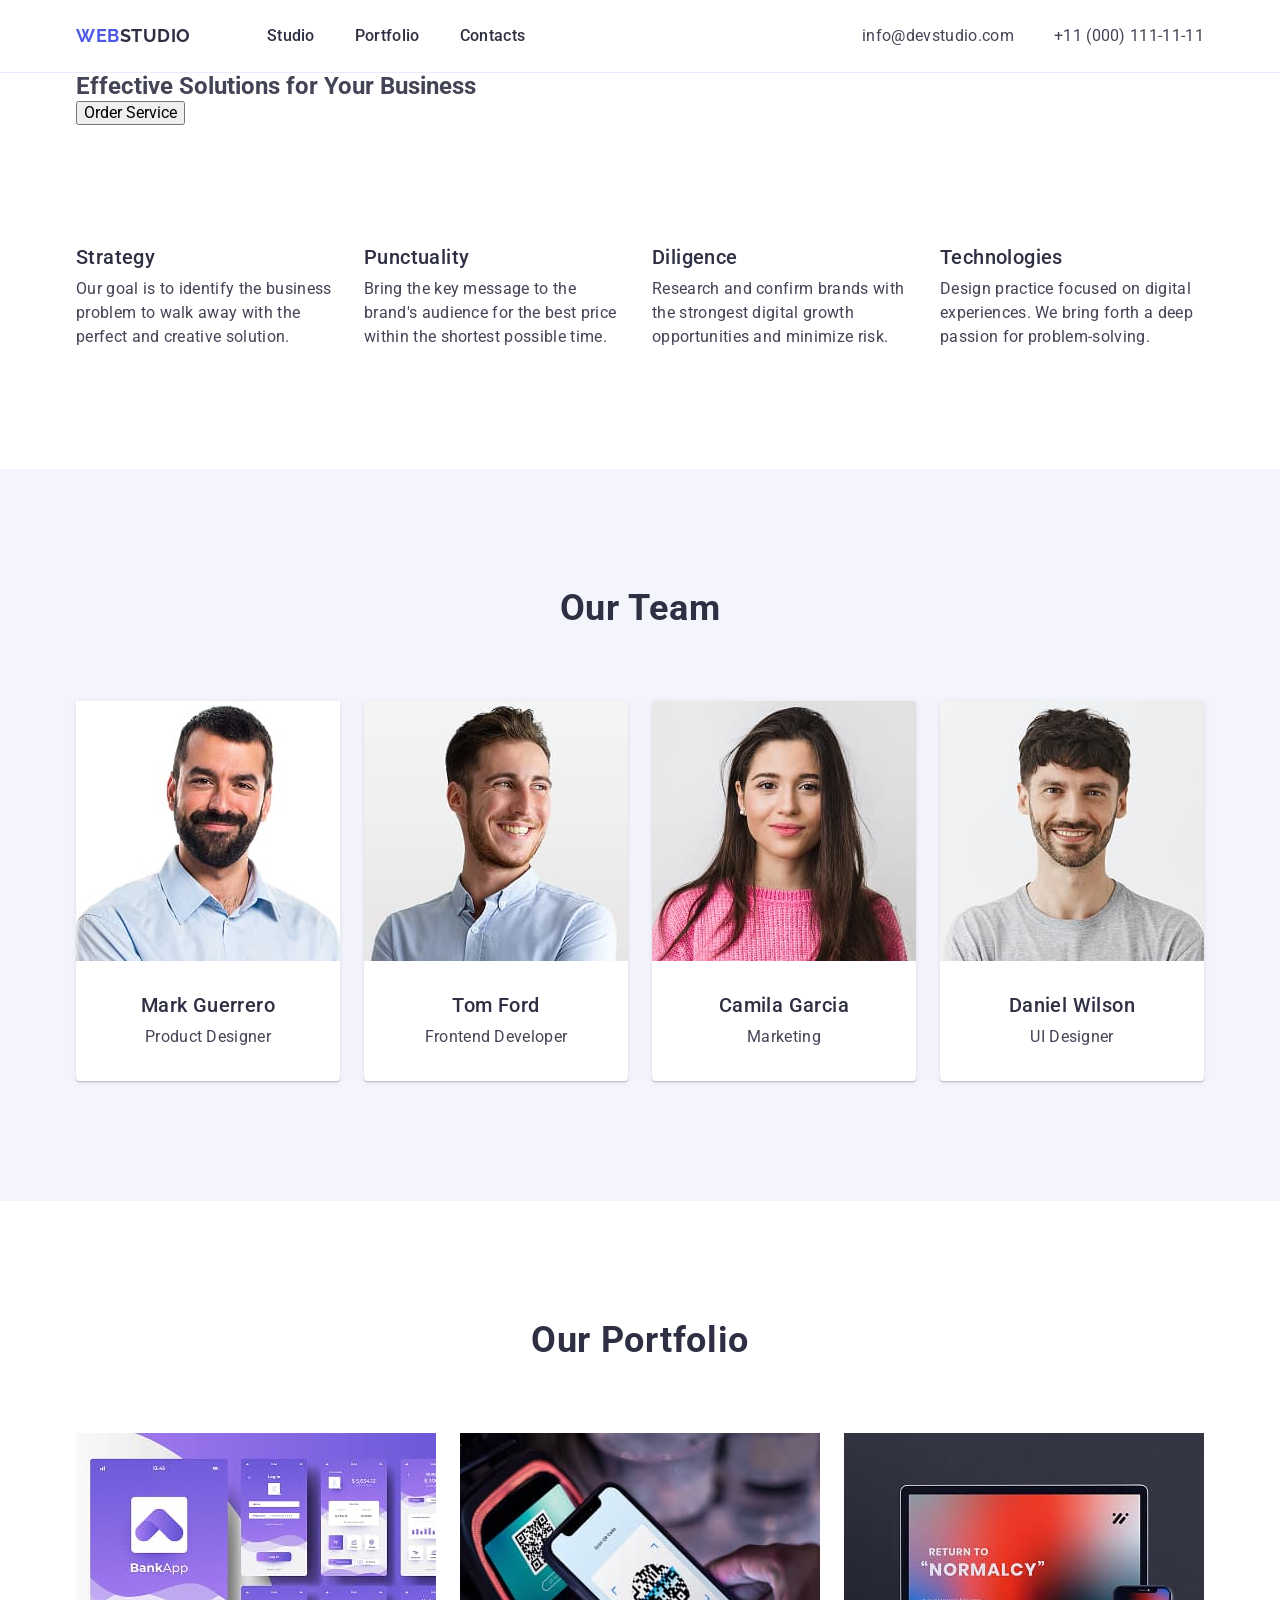
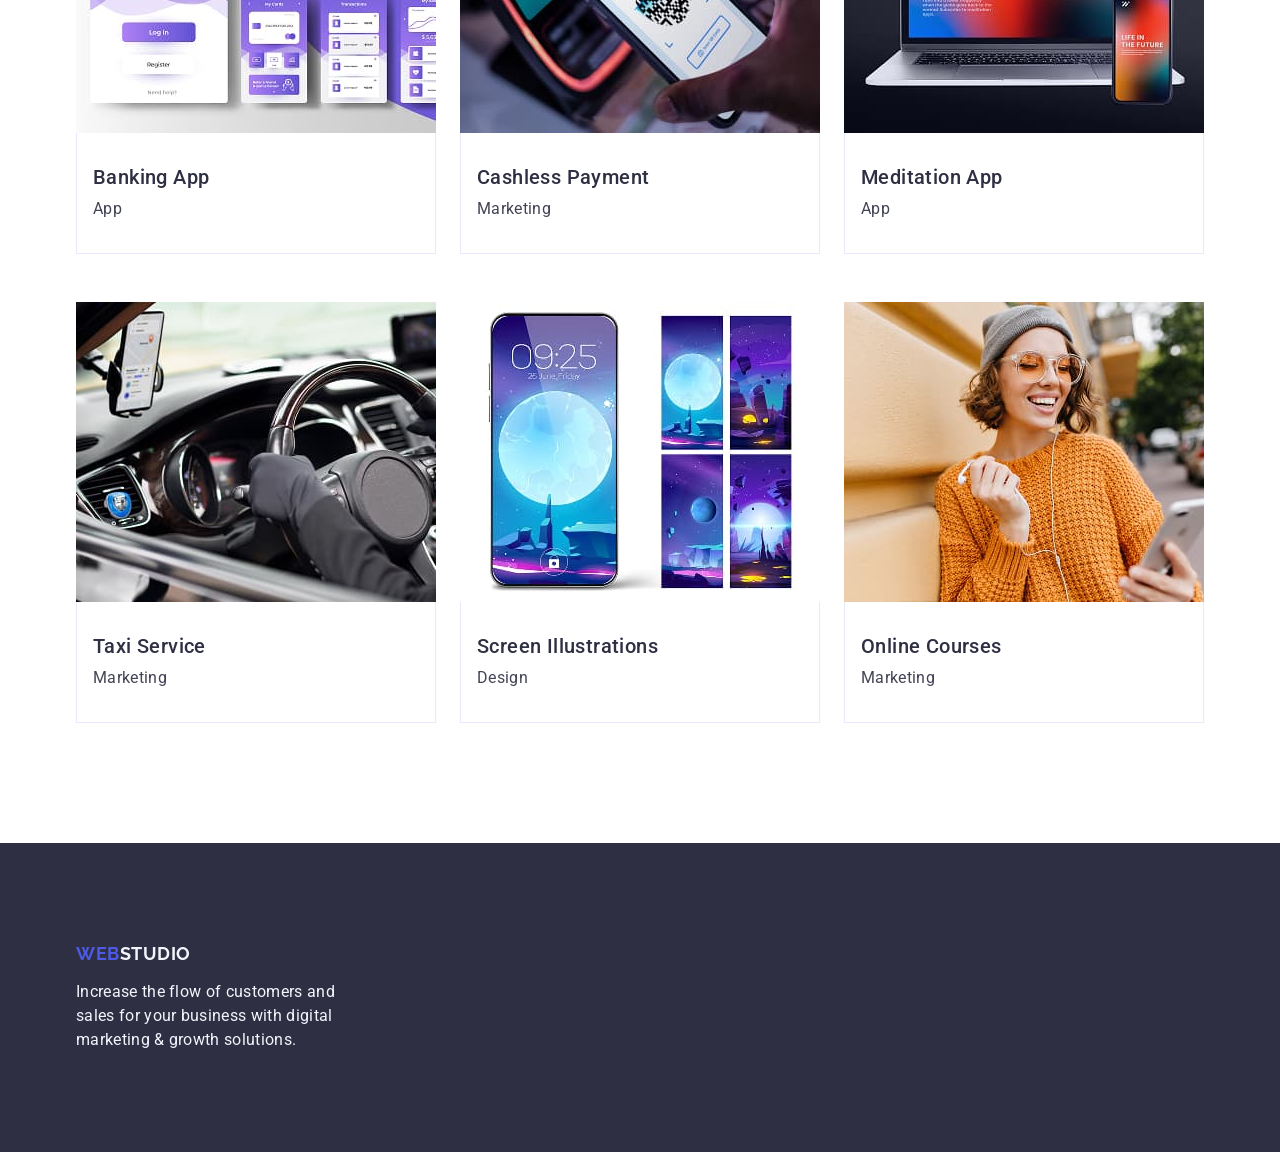
==== commit 81a92cf4: "update file" ====
--- a/index.html
+++ b/index.html
@@ -27,7 +27,7 @@
         </a>
           <ul class="header-menu">
             <li>
-              <a class="header-menu-link" href="./index.html">Studio</a>
+              <a class="header-menu-link current" href="./index.html">Studio</a>
             </li>
             <li><a class="header-menu-link" href="">Portfolio</a></li>
             <li><a class="header-menu-link" href="">Contacts</a></li>
@@ -52,11 +52,11 @@
 
     <!-- MAIN -->
     <main>
-      <!-- MAIN SECTION -->
-      <section class="main-section">
-        <div class="container">
-          <h1 class="main-title">Effective Solutions for Your Business</h1>
-          <button type="button" class="main-button">Order Service</button>
+      <!-- HERO SECTION -->
+      <section class="hero-section">
+        <div class="container">
+          <h1 class="hero-title">Effective Solutions for Your Business</h1>
+          <button type="button" class="hero-button">Order Service</button>
         </div>
       </section>
 
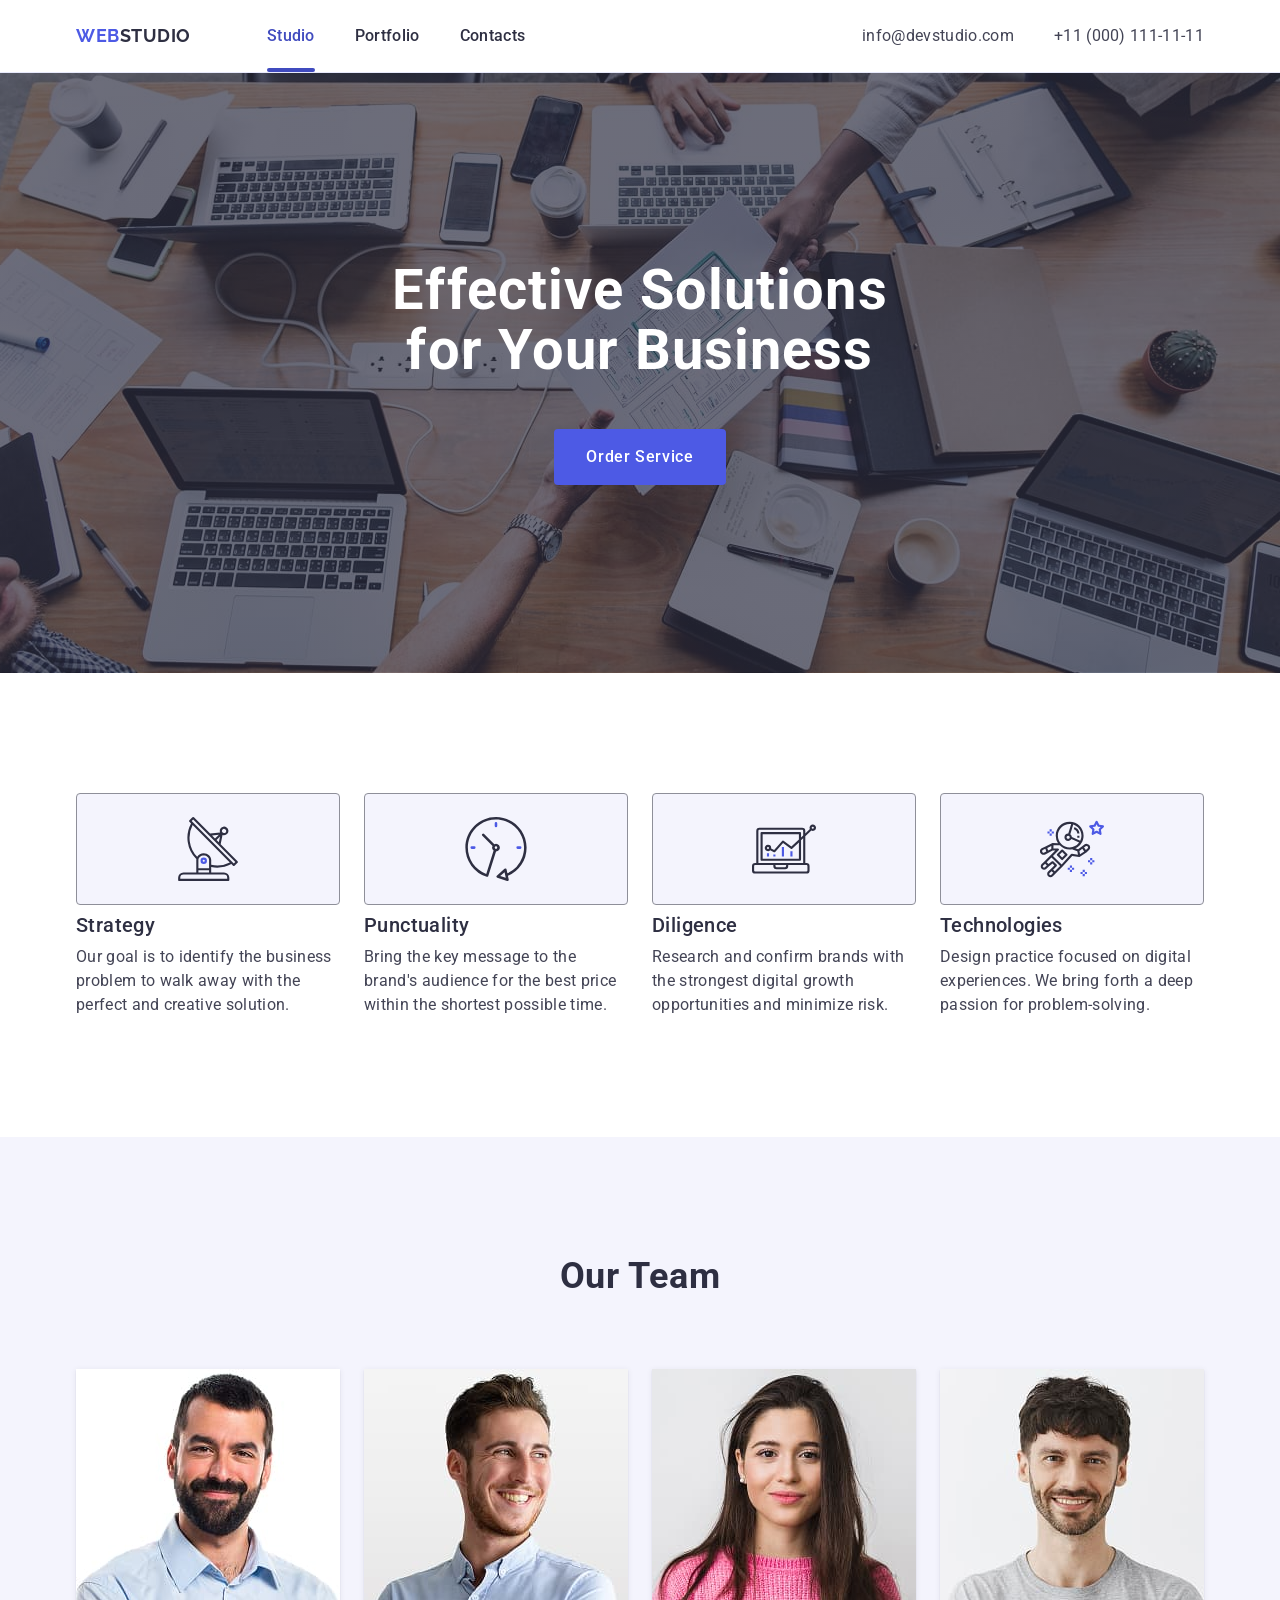
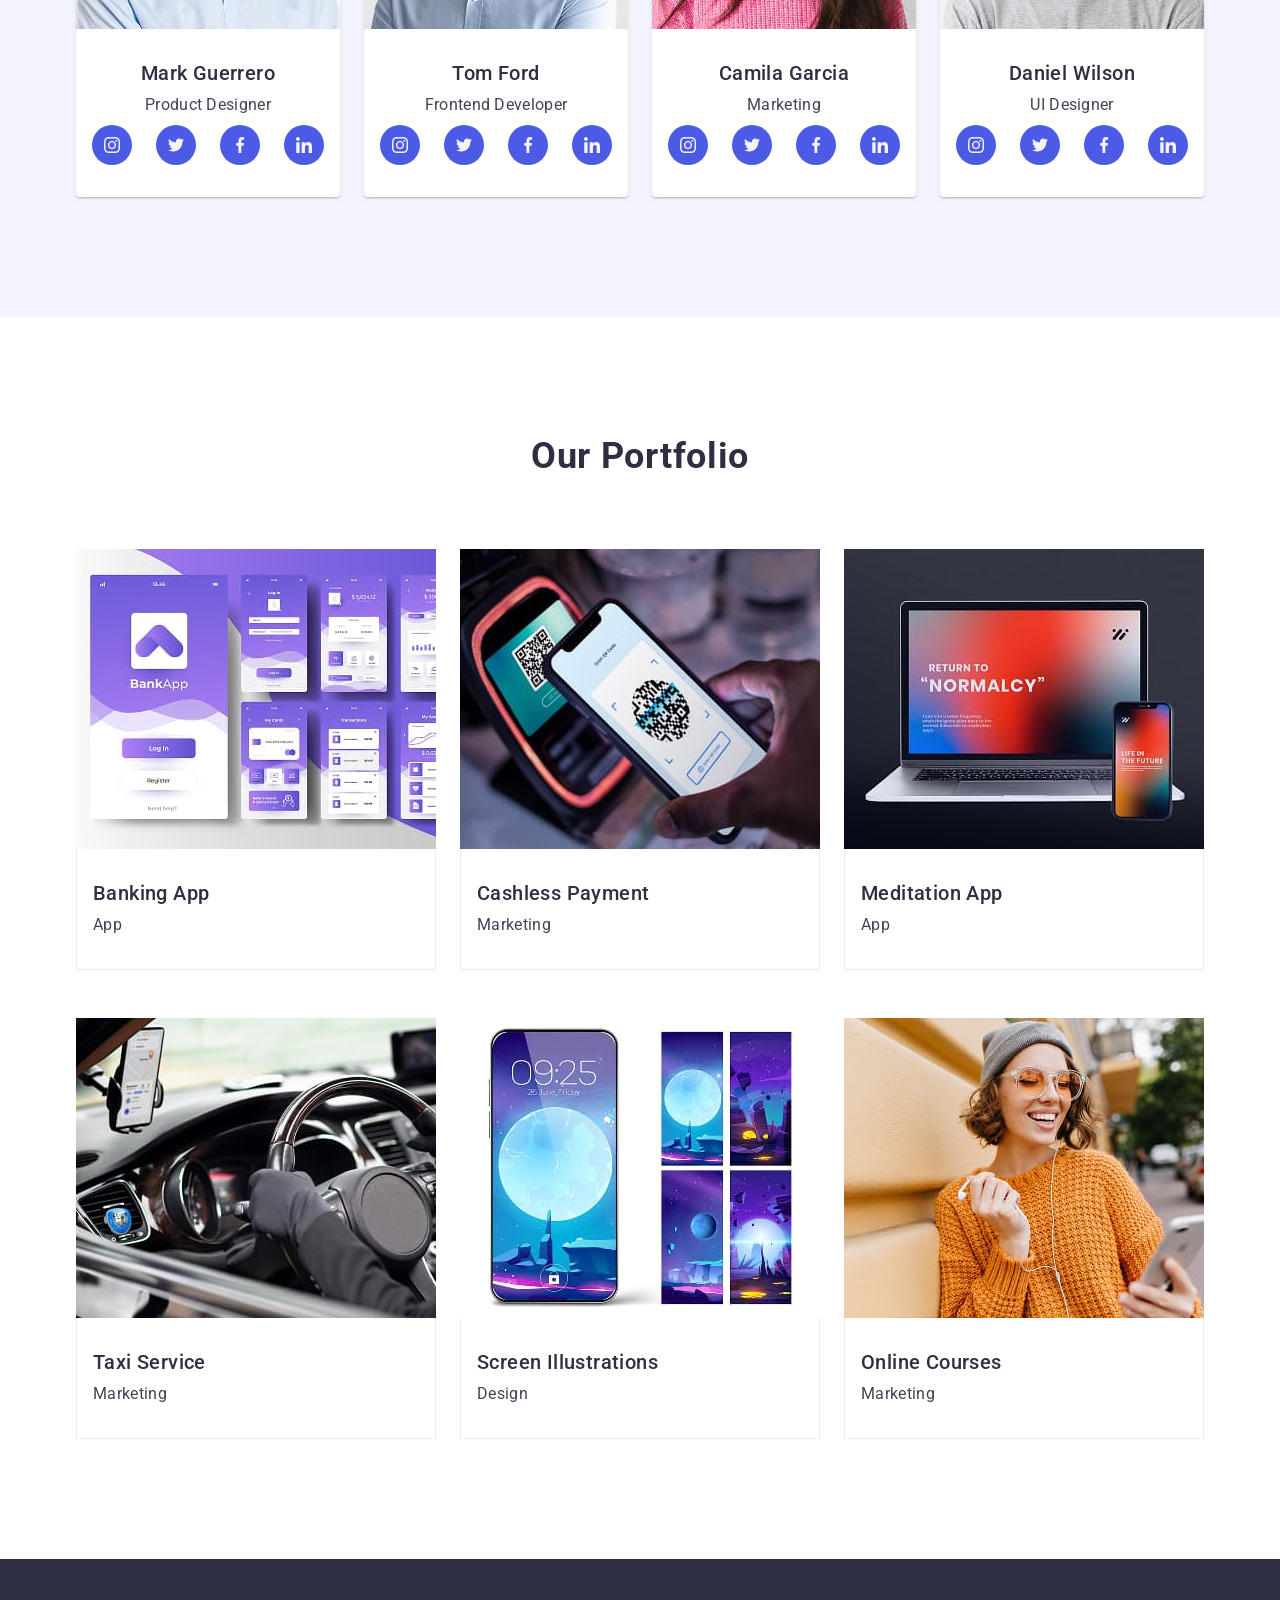
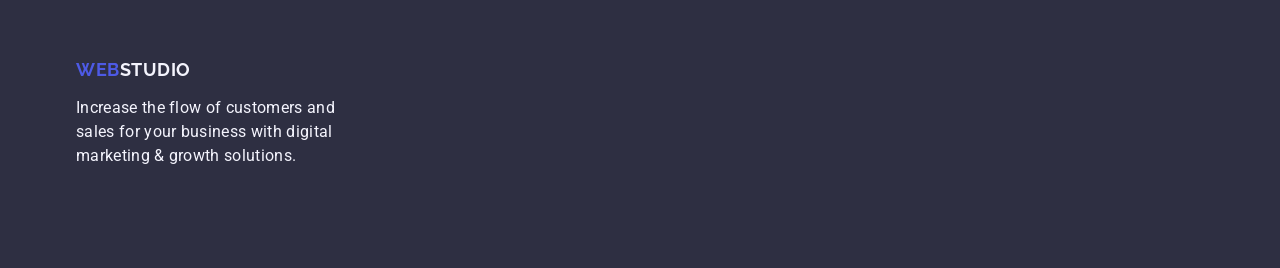
==== commit 0b11a244: "update file" ====
--- a/index.html
+++ b/index.html
@@ -66,6 +66,11 @@
           <h2 class="visually-hidden">Our Benefits</h2>
           <ul class="benefits-list">
             <li class="benefits-item">
+              <div class="benefits-icon-wrapper">
+                <svg width="64" height="64">
+                  <use href="./images/icons.svg#icon-antenna"></use>
+                </svg>
+              </div>
               <h3 class="benefits-item-title">Strategy</h3>
               <p class="benefits-item-text">
                 Our goal is to identify the business problem to walk away with
@@ -73,6 +78,11 @@
               </p>
             </li>
             <li class="benefits-item">
+              <div class="benefits-icon-wrapper">
+                <svg width="64" height="64">
+                  <use href="./images/icons.svg#icon-clock"></use>
+                </svg>
+              </div>
               <h3 class="benefits-item-title">Punctuality</h3>
               <p class="benefits-item-text">
                 Bring the key message to the brand's audience for the best price
@@ -80,6 +90,11 @@
               </p>
             </li>
             <li class="benefits-item">
+              <div class="benefits-icon-wrapper">
+                <svg width="64" height="64">
+                  <use href="./images/icons.svg#icon-diagram"></use>
+                </svg>
+              </div>
               <h3 class="benefits-item-title">Diligence</h3>
               <p class="benefits-item-text">
                 Research and confirm brands with the strongest digital growth
@@ -87,6 +102,11 @@
               </p>
             </li>
             <li class="benefits-item">
+              <div class="benefits-icon-wrapper">
+                <svg width="64" height="64">
+                  <use href="./images/icons.svg#icon-astronaut"></use>
+                </svg>
+              </div>
               <h3 class="benefits-item-title">Technologies</h3>
               <p class="benefits-item-text">
                 Design practice focused on digital experiences. We bring forth a
@@ -112,6 +132,36 @@
               <div class="team-content">
                 <h3 class="team-item-title">Mark Guerrero</h3>
                 <p class="team-item-text">Product Designer</p>
+                <ul class="team-social-list">
+                  <li class="team-social-item">
+                    <a class="team-social-link" href="">
+                      <svg class="team-social-icon" width="16" height="16">
+                        <use href="./images/icons.svg#icon-instagram"></use>
+                      </svg>
+                    </a>
+                  </li>
+                  <li class="team-social-item">
+                    <a class="team-social-link" href="">
+                      <svg class="team-social-icon" width="16" height="16">
+                        <use href="./images/icons.svg#icon-twitter"></use>
+                      </svg>
+                    </a>
+                  </li>
+                  <li class="team-social-item">
+                    <a class="team-social-link" href="">
+                      <svg class="team-social-icon" width="16" height="16">
+                        <use href="./images/icons.svg#icon-facebook"></use>
+                      </svg>
+                    </a>
+                  </li>
+                  <li class="team-social-item">
+                    <a class="team-social-link" href="">
+                      <svg class="team-social-icon" width="16" height="16">
+                        <use href="./images/icons.svg#icon-linkedin"></use>
+                      </svg>
+                    </a>
+                  </li>
+                </ul>
               </div>
             </li>
             <li class="team-item">
@@ -124,6 +174,36 @@
               <div class="team-content">
                 <h3 class="team-item-title">Tom Ford</h3>
                 <p class="team-item-text">Frontend Developer</p>
+                <ul class="team-social-list">
+                  <li class="team-social-item">
+                    <a class="team-social-link" href="">
+                      <svg class="team-social-icon" width="16" height="16">
+                        <use href="./images/icons.svg#icon-instagram"></use>
+                      </svg>
+                    </a>
+                  </li>
+                  <li class="team-social-item">
+                    <a class="team-social-link" href="">
+                      <svg class="team-social-icon" width="16" height="16">
+                        <use href="./images/icons.svg#icon-twitter"></use>
+                      </svg>
+                    </a>
+                  </li>
+                  <li class="team-social-item">
+                    <a class="team-social-link" href="">
+                      <svg class="team-social-icon" width="16" height="16">
+                        <use href="./images/icons.svg#icon-facebook"></use>
+                      </svg>
+                    </a>
+                  </li>
+                  <li class="team-social-item">
+                    <a class="team-social-link" href="">
+                      <svg class="team-social-icon" width="16" height="16">
+                        <use href="./images/icons.svg#icon-linkedin"></use>
+                      </svg>
+                    </a>
+                  </li>
+                </ul>
               </div>
             </li>
             <li class="team-item">
@@ -136,6 +216,36 @@
               <div class="team-content">
                 <h3 class="team-item-title">Camila Garcia</h3>
                 <p class="team-item-text">Marketing</p>
+                <ul class="team-social-list">
+                  <li class="team-social-item">
+                    <a class="team-social-link" href="">
+                      <svg class="team-social-icon" width="16" height="16">
+                        <use href="./images/icons.svg#icon-instagram"></use>
+                      </svg>
+                    </a>
+                  </li>
+                  <li class="team-social-item">
+                    <a class="team-social-link" href="">
+                      <svg class="team-social-icon" width="16" height="16">
+                        <use href="./images/icons.svg#icon-twitter"></use>
+                      </svg>
+                    </a>
+                  </li>
+                  <li class="team-social-item">
+                    <a class="team-social-link" href="">
+                      <svg class="team-social-icon" width="16" height="16">
+                        <use href="./images/icons.svg#icon-facebook"></use>
+                      </svg>
+                    </a>
+                  </li>
+                  <li class="team-social-item">
+                    <a class="team-social-link" href="">
+                      <svg class="team-social-icon" width="16" height="16">
+                        <use href="./images/icons.svg#icon-linkedin"></use>
+                      </svg>
+                    </a>
+                  </li>
+                </ul>
               </div>
             </li>
             <li class="team-item">
@@ -148,6 +258,36 @@
               <div class="team-content">
                 <h3 class="team-item-title">Daniel Wilson</h3>
                 <p class="team-item-text">UI Designer</p>
+                <ul class="team-social-list">
+                  <li class="team-social-item">
+                    <a class="team-social-link" href="">
+                      <svg class="team-social-icon" width="16" height="16">
+                        <use href="./images/icons.svg#icon-instagram"></use>
+                      </svg>
+                    </a>
+                  </li>
+                  <li class="team-social-item">
+                    <a class="team-social-link" href="">
+                      <svg class="team-social-icon" width="16" height="16">
+                        <use href="./images/icons.svg#icon-twitter"></use>
+                      </svg>
+                    </a>
+                  </li>
+                  <li class="team-social-item">
+                    <a class="team-social-link" href="">
+                      <svg class="team-social-icon" width="16" height="16">
+                        <use href="./images/icons.svg#icon-facebook"></use>
+                      </svg>
+                    </a>
+                  </li>
+                  <li class="team-social-item">
+                    <a class="team-social-link" href="">
+                      <svg class="team-social-icon" width="16" height="16">
+                        <use href="./images/icons.svg#icon-linkedin"></use>
+                      </svg>
+                    </a>
+                  </li>
+                </ul>
               </div>
             </li>
           </ul>
--- a/css/styles.css
+++ b/css/styles.css
@@ -90,6 +90,9 @@
 
   display: inline-block;
   padding: 24px 0;
+
+  position: relative;
+  transition: color 250ms cubic-bezier(0.4, 0, 0.2, 1);
 }
 
 .header-menu-link:hover,
@@ -97,6 +100,22 @@
   color: #404bbf;
 }
 
+.current {
+  color: #404bbf;
+}
+
+.header-menu-link.current::after {
+  position: absolute;
+  content: '';
+  display: block;
+  left: 0;
+  bottom: 0;
+  width: 100%;
+  height: 4px;
+  background-color: #404bbf;
+  border-radius: 2px;
+}
+
 .contacts {
   font-style: normal;
 }
@@ -115,6 +134,8 @@
 
   display: inline-block;
   padding: 24px 0;
+
+  transition: color 250ms cubic-bezier(0.4, 0, 0.2, 1);
 }
 
 .header-contacts-link:hover,
@@ -122,14 +143,23 @@
   color: #404bbf;
 }
 
-/* MAIN SECTION */
-
-.main-section {
+/* HERO SECTION */
+
+.hero-section {
   background-color: #2e2f42;
   padding: 188px 0;
-}
-
-.main-title {
+  background-image: linear-gradient(
+      to bottom,
+      rgba(46, 47, 66, 0.7),
+      rgba(46, 47, 66, 0.7)
+    ),
+    url(../images/Hero.jpg);
+  background-repeat: no-repeat;
+  background-position: center;
+  background-size: cover;
+}
+
+.hero-title {
   font-size: 56px;
   color: #ffffff;
   line-height: 1.07;
@@ -140,7 +170,7 @@
   margin: 0 auto;
 }
 
-.main-button {
+.hero-button {
   font-size: 16px;
   font-weight: 500;
   background-color: #4d5ae5;
@@ -156,10 +186,12 @@
   border: none;
   border-radius: 4px;
   min-width: 169px;
-}
-
-.main-button:hover,
-.main-button:focus {
+
+  transition: background-color 250ms cubic-bezier(0.4, 0, 0.2, 1);
+}
+
+.hero-button:hover,
+.hero-button:focus {
   background-color: #404bbf;
 }
 
@@ -187,6 +219,19 @@
   width: calc((100% - 72px) / 4);
 }
 
+.benefits-icon-wrapper {
+  display: flex;
+  width: 100%;
+  background-color: #f4f4fd;
+  border: 1px solid #8e8f99;
+  border-radius: 4px;
+  height: 112px;
+  justify-content: center;
+  align-items: center;
+  margin-bottom: 8px;
+  /* padding: 24px 100px; */
+}
+
 .benefits-item-title {
   font-size: 20px;
   font-weight: 500;
@@ -194,7 +239,6 @@
   line-height: 1.2;
   letter-spacing: 0.02em;
   text-align: left;
-
   margin-bottom: 8px;
 }
 
@@ -219,7 +263,6 @@
   letter-spacing: 0.02em;
   text-align: center;
   text-transform: capitalize;
-
   margin-bottom: 72px;
 }
 
@@ -243,7 +286,6 @@
   line-height: 1.2;
   letter-spacing: 0.02em;
   text-align: center;
-
   margin-bottom: 8px;
 }
 
@@ -253,10 +295,48 @@
   line-height: 1.5;
   letter-spacing: 0.02em;
   text-align: center;
+  margin-bottom: 8px;
 }
 
 .team-content {
-  padding: 32px 0;
+  padding: 32px 16px;
+}
+
+.team-social-list {
+  display: flex;
+  justify-content: center;
+  align-items: center;
+  gap: 24px;
+}
+
+.team-social-item {
+  background-color: #4d5ae5;
+  width: calc((100% - 72px) / 4);
+  height: 40px;
+  border-radius: 50%;
+  position: relative;
+  transition: background-color 250ms cubic-bezier(0.4, 0, 0.2, 1);
+}
+
+.team-social-item:hover,
+.team-social-item:focus {
+  background-color: #404bbf;
+}
+
+.team-social-link {
+  display: inline-block;
+  width: 100%;
+  height: 100%;
+}
+
+.team-social-icon {
+  position: absolute;
+  display: block;
+  top: 50%;
+  left: 50%;
+  transform: translate(-50%, -50%);
+
+  fill: #f4f4fd;
 }
 
 /* PORTFOLIO SECTION */
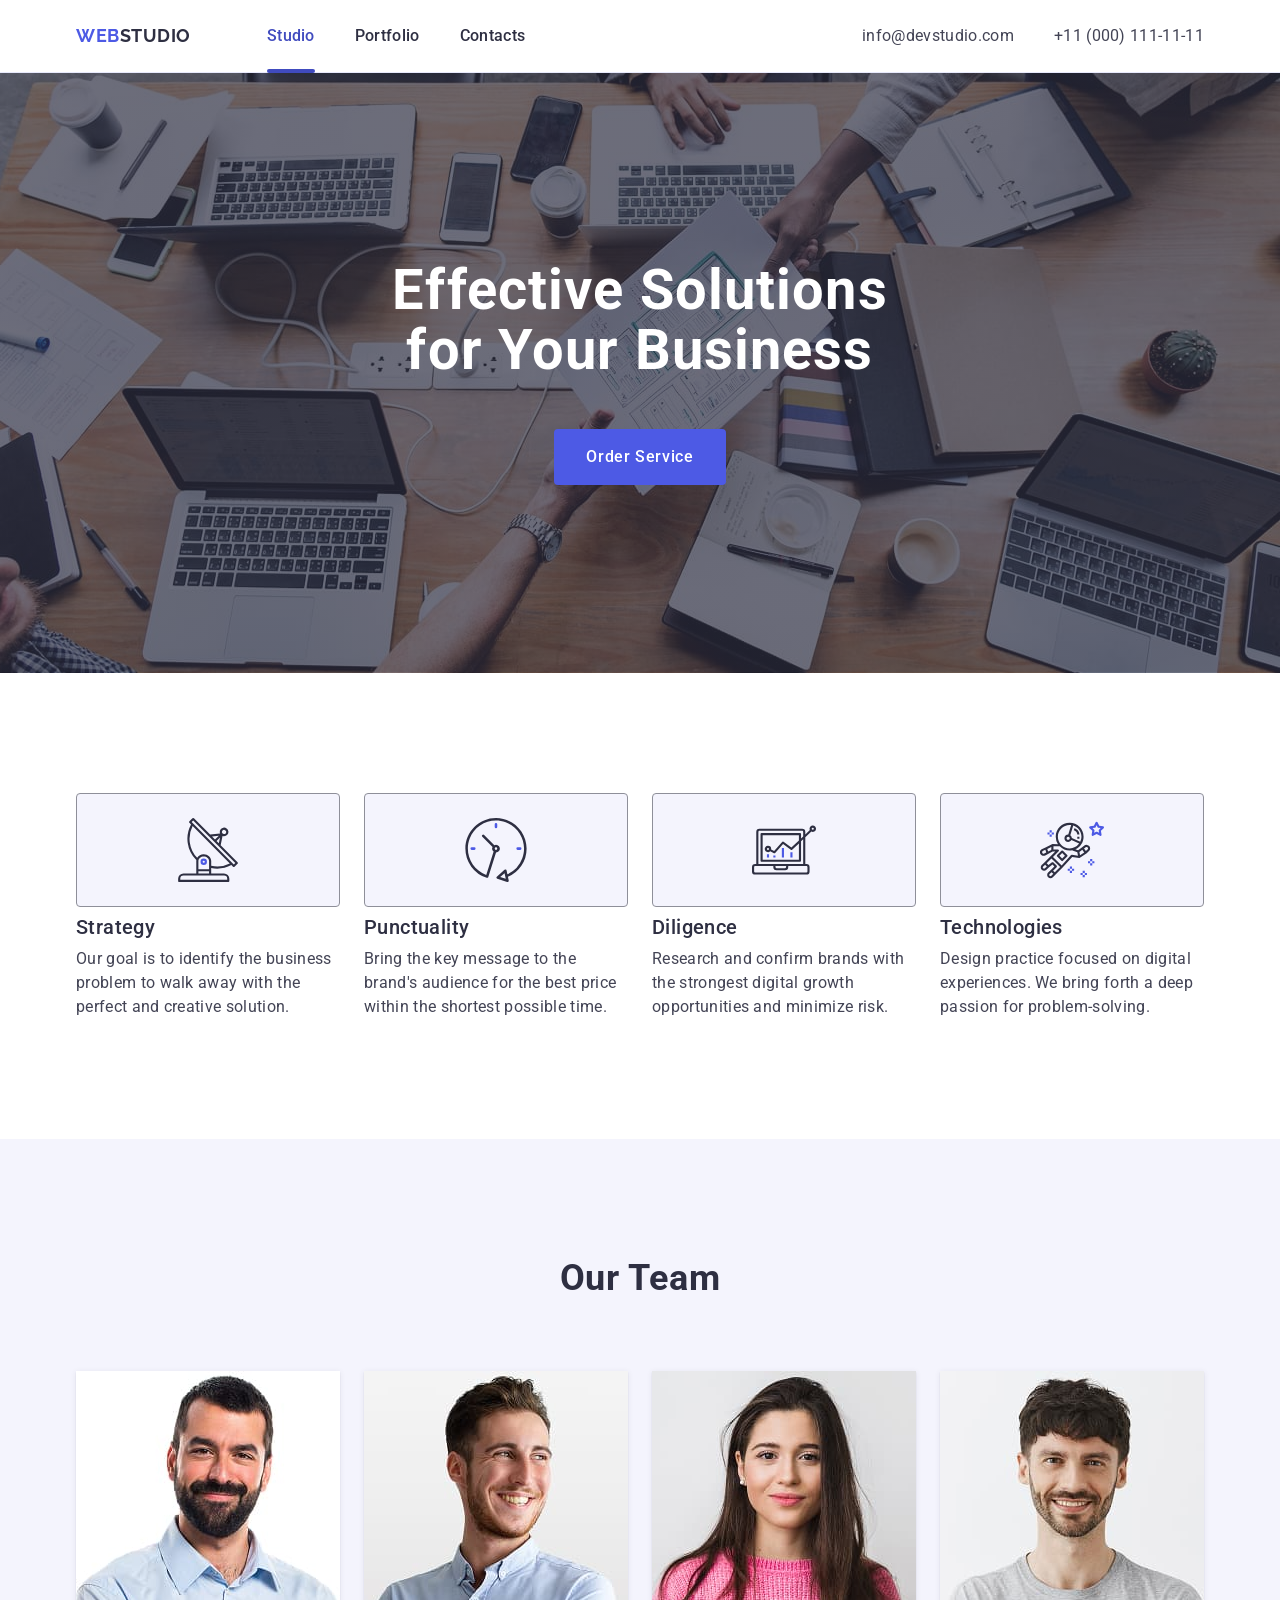
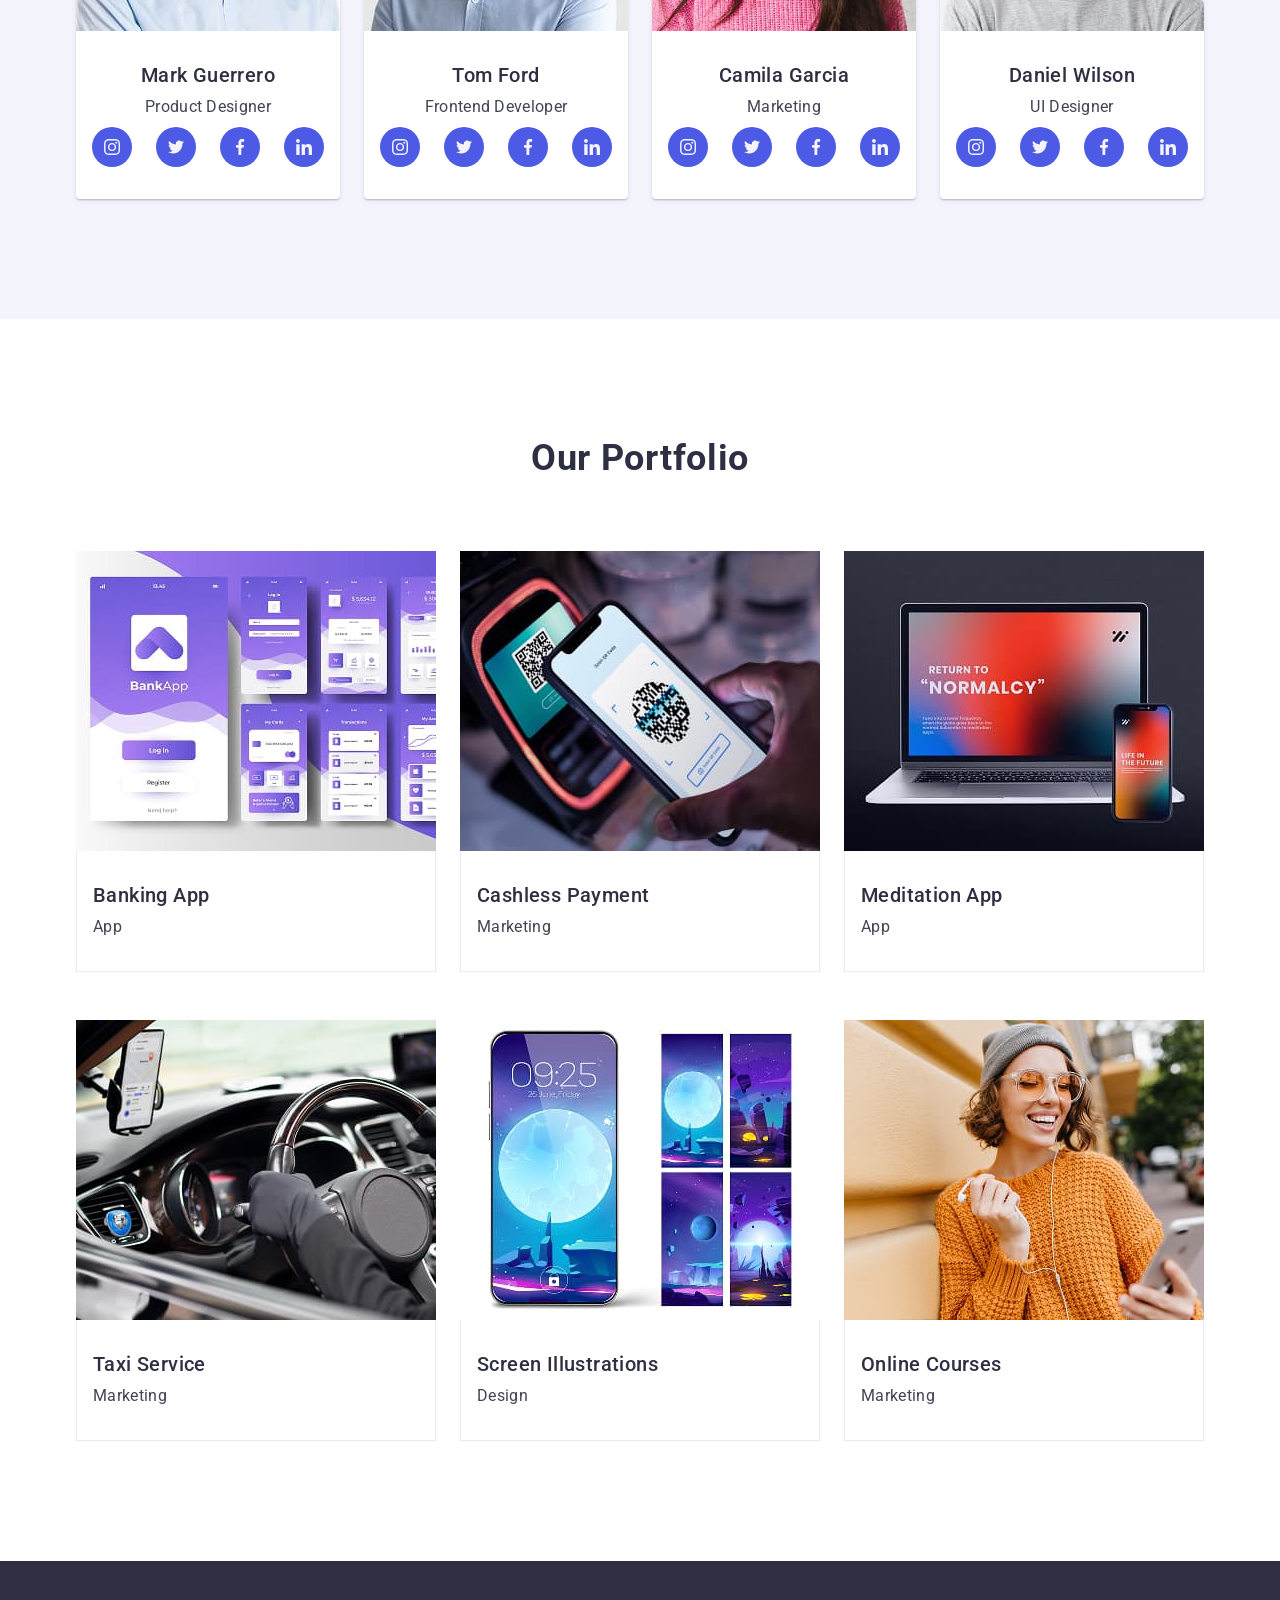
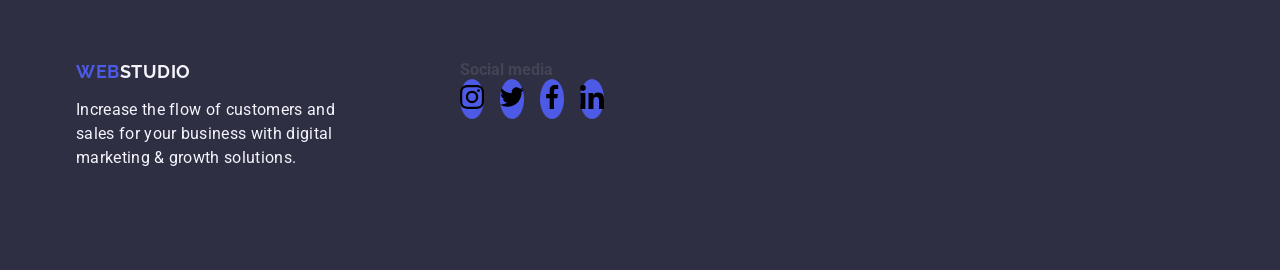
==== commit 57893a9e: "update file" ====
--- a/index.html
+++ b/index.html
@@ -300,72 +300,127 @@
           <h2 class="portfolio-title">Our Portfolio</h2>
           <ul class="portfolio-list">
             <li class="portfolio-item">
-              <img
-                src="./images/Portfolio-1.jpg"
-                alt="Banking app"
-                width="360"
-                height="300"
-              />
+              <div class="portfolio-wrapper">
+                <img
+                  src="./images/Portfolio-1.jpg"
+                  alt="Banking app"
+                  width="360"
+                  height="300"
+                />
+                <div class="overlay">
+                  <p class="overlay-text">
+                    14 Stylish and User-Friendly App Design Concepts · Task
+                    Manager App · Calorie Tracker App · Exotic Fruit Ecommerce
+                    App · Cloud Storage App
+                  </p>
+                </div>
+              </div>
               <div class="portfolio-content">
                 <h3 class="portfolio-item-title">Banking App</h3>
                 <p class="portfolio-item-text">App</p>
               </div>
             </li>
             <li class="portfolio-item">
-              <img
-                src="./images/Portfolio-2.jpg"
-                alt="Mobile phone"
-                width="360"
-                height="300"
-              />
+              <div class="portfolio-wrapper">
+                <img
+                  src="./images/Portfolio-2.jpg"
+                  alt="Mobile phone"
+                  width="360"
+                  height="300"
+                />
+                <div class="overlay">
+                  <p class="overlay-text">
+                    14 Stylish and User-Friendly App Design Concepts · Task
+                    Manager App · Calorie Tracker App · Exotic Fruit Ecommerce
+                    App · Cloud Storage App
+                  </p>
+                </div>
+              </div>
               <div class="portfolio-content">
                 <h3 class="portfolio-item-title">Cashless Payment</h3>
                 <p class="portfolio-item-text">Marketing</p>
               </div>
             </li>
             <li class="portfolio-item">
-              <img
-                src="./images/Portfolio-3.jpg"
-                alt="Laptop and mobile phone"
-                width="360"
-                height="300"
-              />
+              <div class="portfolio-wrapper">
+                <img
+                  src="./images/Portfolio-3.jpg"
+                  alt="Laptop and mobile phone"
+                  width="360"
+                  height="300"
+                />
+                <div class="overlay">
+                  <p class="overlay-text">
+                    14 Stylish and User-Friendly App Design Concepts · Task
+                    Manager App · Calorie Tracker App · Exotic Fruit Ecommerce
+                    App · Cloud Storage App
+                  </p>
+                </div>
+              </div>
               <div class="portfolio-content">
                 <h3 class="portfolio-item-title">Meditation App</h3>
                 <p class="portfolio-item-text">App</p>
               </div>
             </li>
             <li class="portfolio-item">
-              <img
-                src="./images/Portfolio-4.jpg"
-                alt="Steering wheel"
-                width="360"
-                height="300"
-              />
+              <div class="portfolio-wrapper">
+                <img
+                  src="./images/Portfolio-4.jpg"
+                  alt="Steering wheel"
+                  width="360"
+                  height="300"
+                />
+                <div class="overlay">
+                  <p class="overlay-text">
+                    14 Stylish and User-Friendly App Design Concepts · Task
+                    Manager App · Calorie Tracker App · Exotic Fruit Ecommerce
+                    App · Cloud Storage App
+                  </p>
+                </div>
+              </div>
               <div class="portfolio-content">
                 <h3 class="portfolio-item-title">Taxi Service</h3>
                 <p class="portfolio-item-text">Marketing</p>
               </div>
             </li>
             <li class="portfolio-item">
-              <img
-                src="./images/Portfolio-5.jpg"
-                alt="Mobile phone and images of the moon"
-                width="360"
-                height="300"
-              />
+              <div class="portfolio-wrapper">
+                <img
+                  src="./images/Portfolio-5.jpg"
+                  alt="Mobile phone and images of the moon"
+                  width="360"
+                  height="300"
+                />
+                <div class="overlay">
+                  <p class="overlay-text">
+                    14 Stylish and User-Friendly App Design Concepts · Task
+                    Manager App · Calorie Tracker App · Exotic Fruit Ecommerce
+                    App · Cloud Storage App
+                  </p>
+                </div>
+              </div>
               <div class="portfolio-content">
                 <h3 class="portfolio-item-title">Screen Illustrations</h3>
                 <p class="portfolio-item-text">Design</p>
               </div>
             </li>
             <li class="portfolio-item">
-              <img
-                src="./images/Portfolio-6.jpg"
-                alt="Girl in orange sweater"
-                width="360"
-                height="300"
-              />
+              <div class="portfolio-wrapper">
+                <img
+                  src="./images/Portfolio-6.jpg"
+                  alt="Girl in orange sweater"
+                  width="360"
+                  height="300"
+                />
+                <div class="overlay">
+                  <p class="overlay-text">
+                    14 Stylish and User-Friendly App Design Concepts · Task
+                    Manager App · Calorie Tracker App · Exotic Fruit Ecommerce
+                    App · Cloud Storage App
+                  </p>
+                </div>
+              </div>
+
               <div class="portfolio-content">
                 <h3 class="portfolio-item-title">Online Courses</h3>
                 <p class="portfolio-item-text">Marketing</p>
@@ -378,15 +433,51 @@
 
     <!-- FOOTER -->
     <footer class="footer">
-      <div class="container">
-        <!-- prettier-ignore -->
-        <a class="logo footer-logo" href="./index.html">
+      <div class="container footer-container">
+        <div>
+          <!-- prettier-ignore -->
+          <a class="logo footer-logo" href="./index.html">
           Web<span class="footer-logo-studio">Studio</span>
         </a>
-        <p class="footer-text">
-          Increase the flow of customers and sales for your business with
-          digital marketing & growth solutions.
-        </p>
+          <p class="footer-text">
+            Increase the flow of customers and sales for your business with
+            digital marketing & growth solutions.
+          </p>
+        </div>
+
+        <div>
+          <h4>Social media</h4>
+          <ul class="footer-icon-list">
+            <li class="footer-icon-item">
+              <a href="">
+                <svg width="24" height="24">
+                  <use href="./images/icons.svg#icon-instagram"></use>
+                </svg>
+              </a>
+            </li>
+            <li class="footer-icon-item">
+              <a href="">
+                <svg width="24" height="24">
+                  <use href="./images/icons.svg#icon-twitter"></use>
+                </svg>
+              </a>
+            </li>
+            <li class="footer-icon-item">
+              <a href="">
+                <svg width="24" height="24">
+                  <use href="./images/icons.svg#icon-facebook"></use>
+                </svg>
+              </a>
+            </li>
+            <li class="footer-icon-item">
+              <a href="">
+                <svg width="24" height="24">
+                  <use href="./images/icons.svg#icon-linkedin"></use>
+                </svg>
+              </a>
+            </li>
+          </ul>
+        </div>
       </div>
     </footer>
   </body>
--- a/css/styles.css
+++ b/css/styles.css
@@ -109,7 +109,7 @@
   content: '';
   display: block;
   left: 0;
-  bottom: 0;
+  bottom: -1px;
   width: 100%;
   height: 4px;
   background-color: #404bbf;
@@ -225,11 +225,11 @@
   background-color: #f4f4fd;
   border: 1px solid #8e8f99;
   border-radius: 4px;
-  height: 112px;
   justify-content: center;
   align-items: center;
   margin-bottom: 8px;
-  /* padding: 24px 100px; */
+  padding-top: 24px;
+  padding-bottom: 24px;
 }
 
 .benefits-item-title {
@@ -335,7 +335,6 @@
   top: 50%;
   left: 50%;
   transform: translate(-50%, -50%);
-
   fill: #f4f4fd;
 }
 
@@ -348,7 +347,6 @@
   letter-spacing: 0.02em;
   text-align: center;
   text-transform: capitalize;
-
   margin-bottom: 72px;
 }
 
@@ -361,6 +359,44 @@
 
 .portfolio-item {
   width: calc((100% - 48px) / 3);
+  box-shadow: none;
+  transition: box-shadow 250ms cubic-bezier(0.4, 0, 0.2, 1);
+  cursor: pointer;
+}
+
+.portfolio-item:hover,
+.portfolio-item:focus {
+  box-shadow: 0 2px 1px 0 rgba(46, 47, 66, 0.08),
+    0 1px 1px 0 rgba(46, 47, 66, 0.16), 0 1px 6px 0 rgba(46, 47, 66, 0.08);
+}
+
+.portfolio-wrapper {
+  position: relative;
+  overflow: hidden;
+}
+
+.overlay {
+  position: absolute;
+  top: 0;
+  left: 0;
+  transform: translateY(100%);
+  transition: transform 250ms cubic-bezier(0.4, 0, 0.2, 1);
+  background-color: #4d5ae5;
+  width: 100%;
+  height: 100%;
+  padding: 40px 32px 164px 32px;
+}
+
+.portfolio-item:hover .overlay,
+.portfolio-item:focus .overlay {
+  transform: translateY(0);
+}
+
+.overlay-text {
+  color: #f4f4fd;
+  font-size: 16px;
+  line-height: 1.5;
+  letter-spacing: 0.02em;
 }
 
 .portfolio-item-title {
@@ -411,6 +447,27 @@
   line-height: 1.5;
   letter-spacing: 0.02em;
   text-align: left;
-
   width: 264px;
 }
+
+.footer-container {
+  display: flex;
+  gap: 120px;
+}
+
+.footer-icon-list {
+  display: flex;
+  justify-content: center;
+  align-items: center;
+  gap: 16px;
+}
+
+.footer-icon-item {
+  display: flex;
+  justify-content: center;
+  align-items: center;
+  width: calc((100% - 48px) / 4);
+  height: 40px;
+  background-color: #4d5ae5;
+  border-radius: 50%;
+}
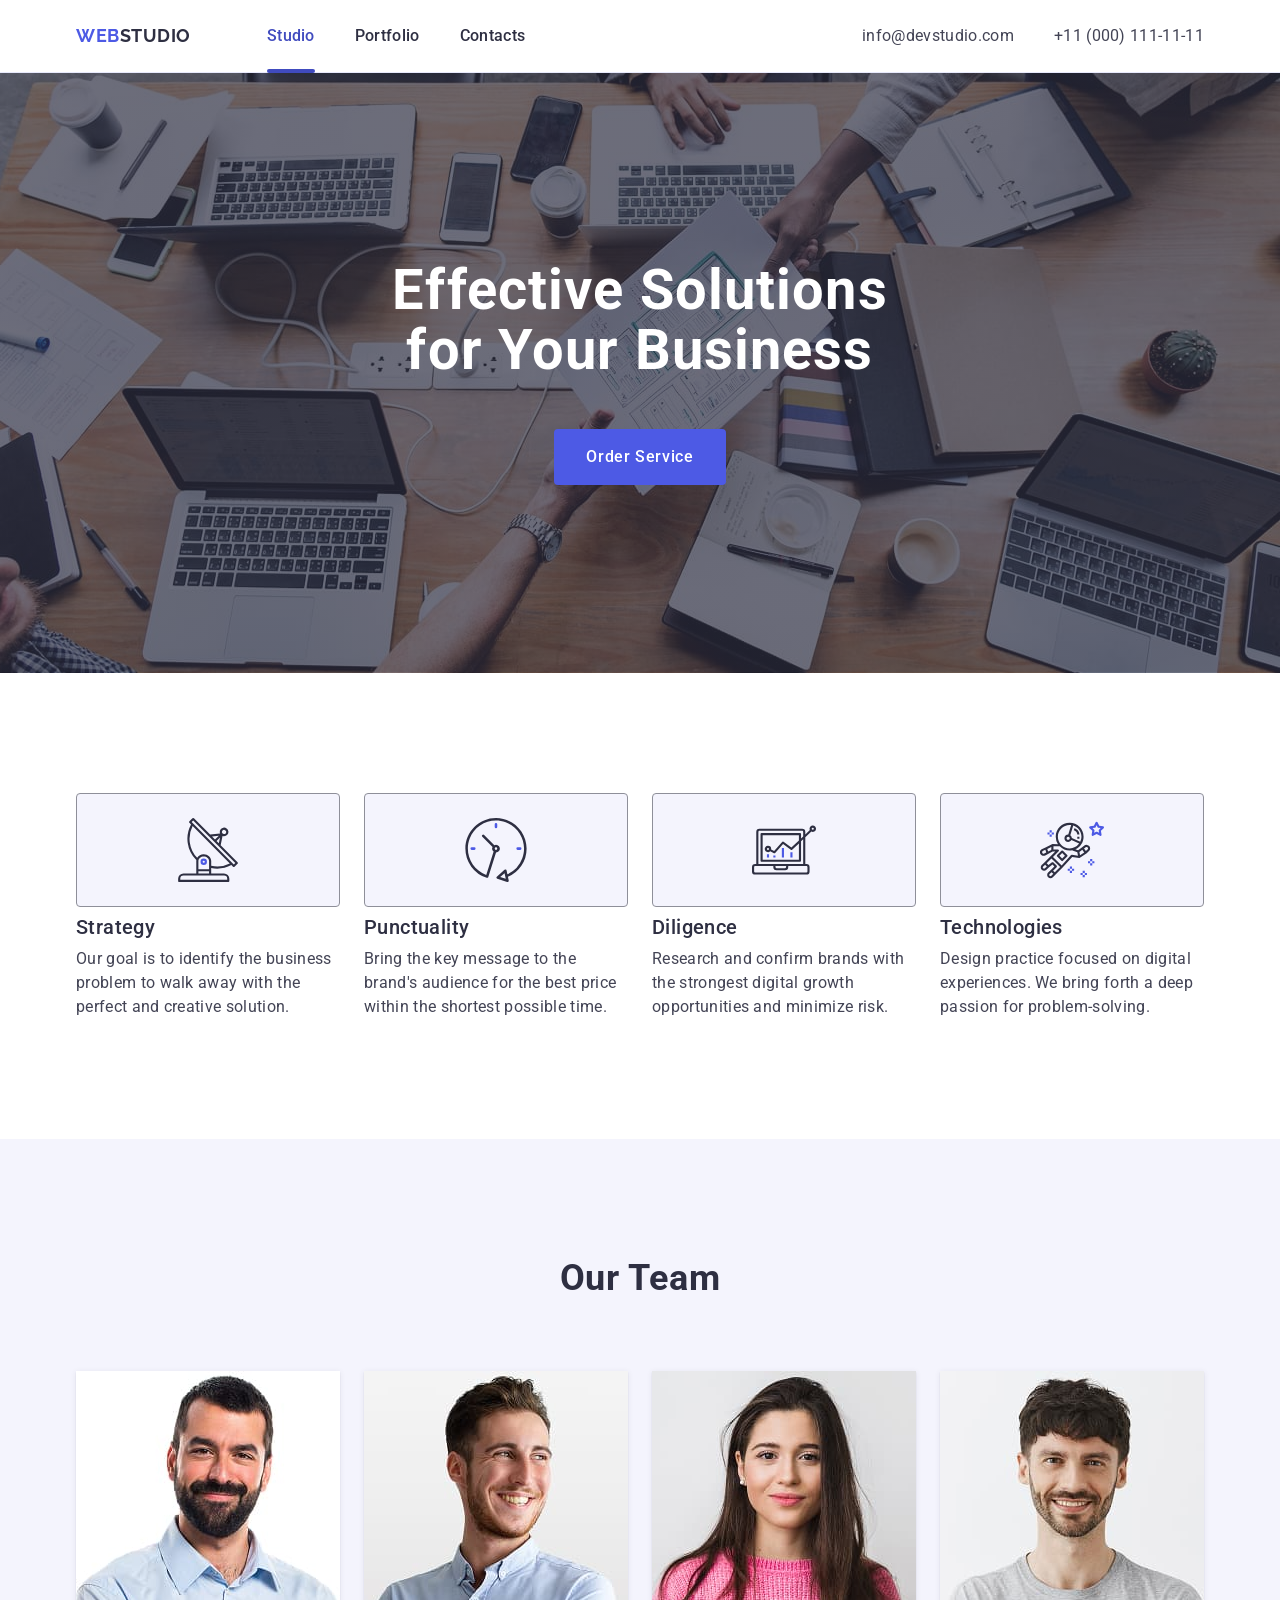
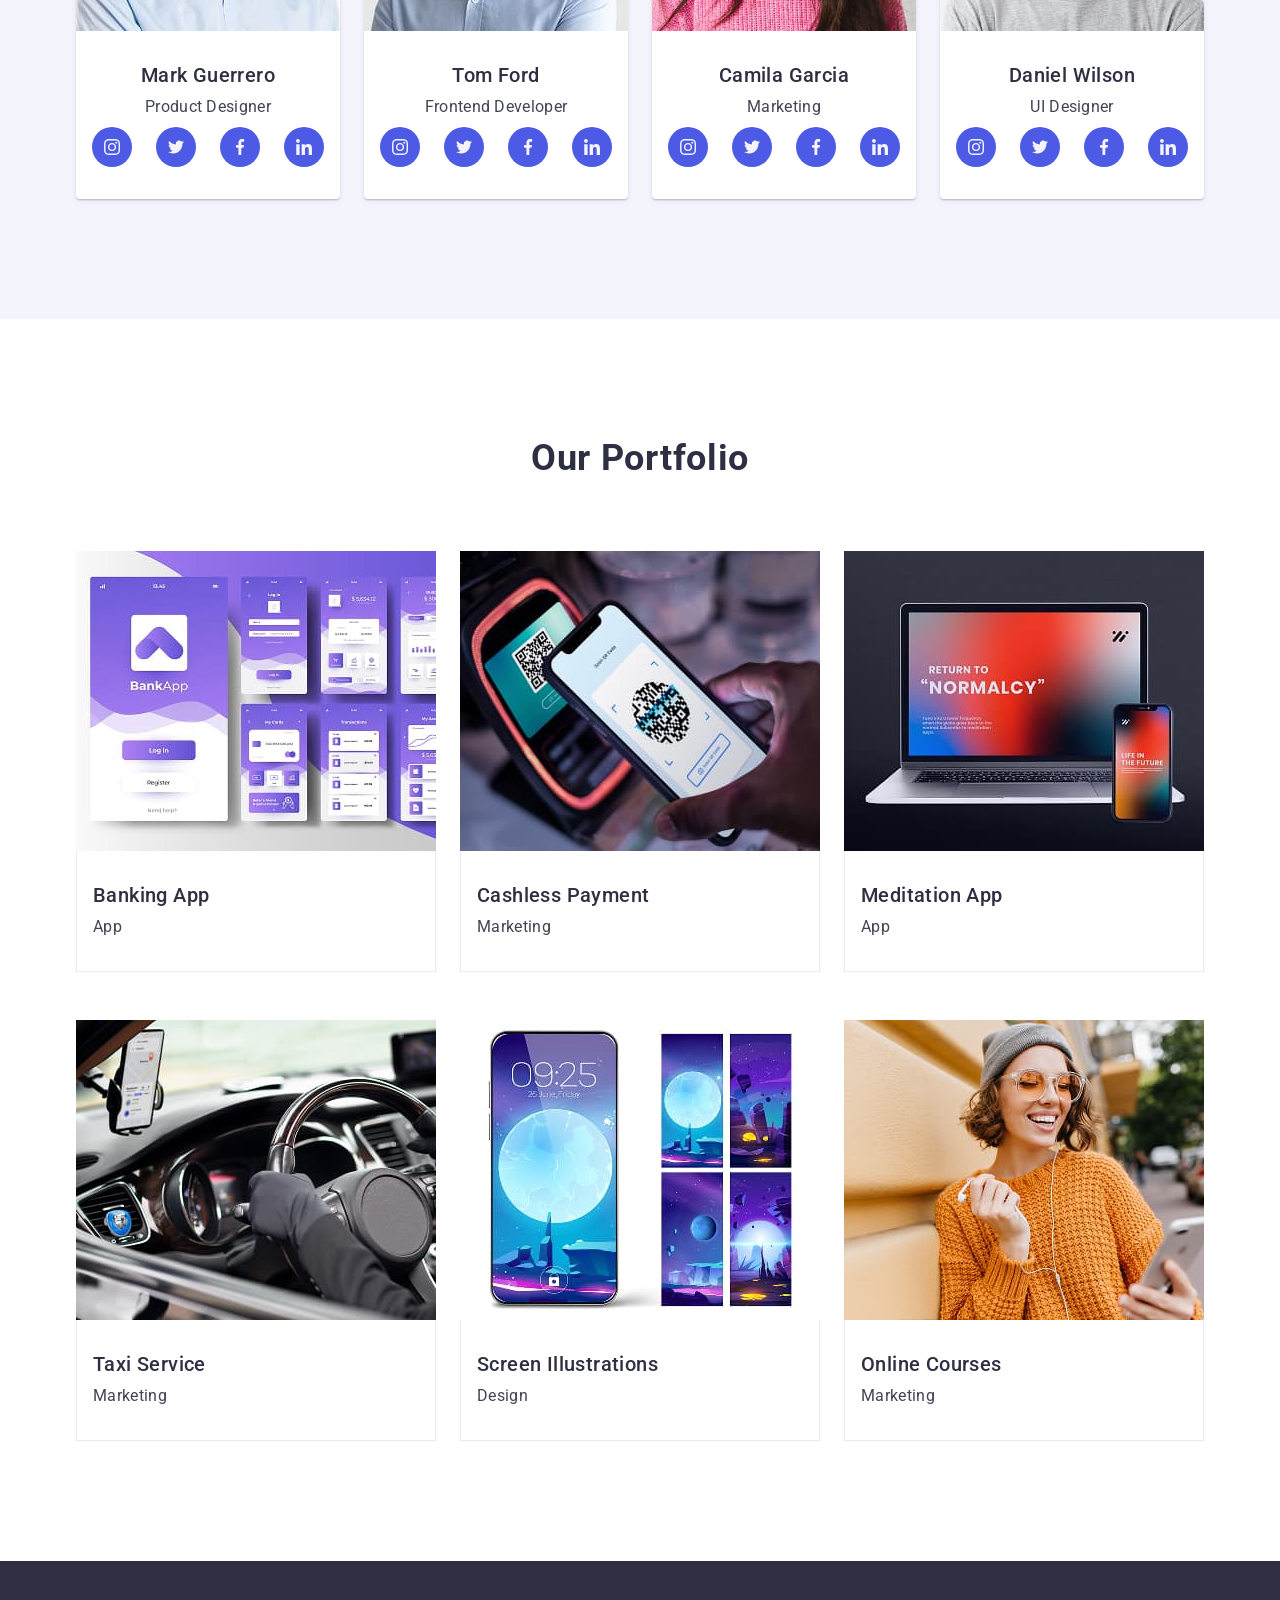
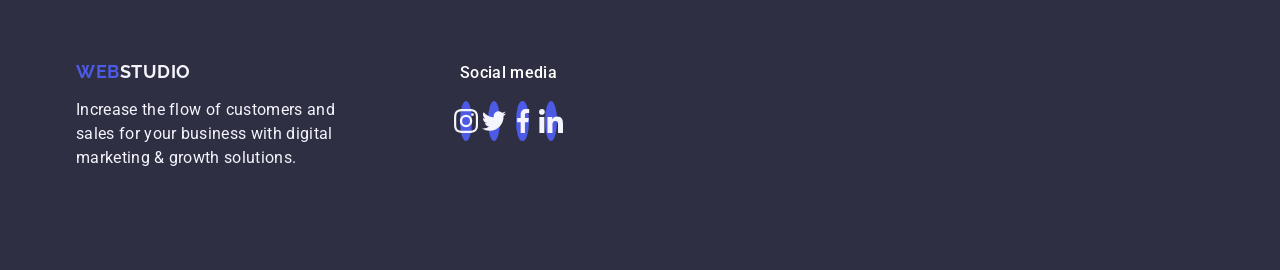
==== commit c1c71fd6: "update file" ====
--- a/index.html
+++ b/index.html
@@ -307,13 +307,11 @@
                   width="360"
                   height="300"
                 />
-                <div class="overlay">
-                  <p class="overlay-text">
-                    14 Stylish and User-Friendly App Design Concepts · Task
-                    Manager App · Calorie Tracker App · Exotic Fruit Ecommerce
-                    App · Cloud Storage App
-                  </p>
-                </div>
+                <p class="overlay">
+                  14 Stylish and User-Friendly App Design Concepts · Task
+                  Manager App · Calorie Tracker App · Exotic Fruit Ecommerce App
+                  · Cloud Storage App
+                </p>
               </div>
               <div class="portfolio-content">
                 <h3 class="portfolio-item-title">Banking App</h3>
@@ -328,13 +326,11 @@
                   width="360"
                   height="300"
                 />
-                <div class="overlay">
-                  <p class="overlay-text">
-                    14 Stylish and User-Friendly App Design Concepts · Task
-                    Manager App · Calorie Tracker App · Exotic Fruit Ecommerce
-                    App · Cloud Storage App
-                  </p>
-                </div>
+                <p class="overlay">
+                  14 Stylish and User-Friendly App Design Concepts · Task
+                  Manager App · Calorie Tracker App · Exotic Fruit Ecommerce App
+                  · Cloud Storage App
+                </p>
               </div>
               <div class="portfolio-content">
                 <h3 class="portfolio-item-title">Cashless Payment</h3>
@@ -349,13 +345,11 @@
                   width="360"
                   height="300"
                 />
-                <div class="overlay">
-                  <p class="overlay-text">
-                    14 Stylish and User-Friendly App Design Concepts · Task
-                    Manager App · Calorie Tracker App · Exotic Fruit Ecommerce
-                    App · Cloud Storage App
-                  </p>
-                </div>
+                <p class="overlay">
+                  14 Stylish and User-Friendly App Design Concepts · Task
+                  Manager App · Calorie Tracker App · Exotic Fruit Ecommerce App
+                  · Cloud Storage App
+                </p>
               </div>
               <div class="portfolio-content">
                 <h3 class="portfolio-item-title">Meditation App</h3>
@@ -370,13 +364,11 @@
                   width="360"
                   height="300"
                 />
-                <div class="overlay">
-                  <p class="overlay-text">
-                    14 Stylish and User-Friendly App Design Concepts · Task
-                    Manager App · Calorie Tracker App · Exotic Fruit Ecommerce
-                    App · Cloud Storage App
-                  </p>
-                </div>
+                <p class="overlay">
+                  14 Stylish and User-Friendly App Design Concepts · Task
+                  Manager App · Calorie Tracker App · Exotic Fruit Ecommerce App
+                  · Cloud Storage App
+                </p>
               </div>
               <div class="portfolio-content">
                 <h3 class="portfolio-item-title">Taxi Service</h3>
@@ -391,13 +383,11 @@
                   width="360"
                   height="300"
                 />
-                <div class="overlay">
-                  <p class="overlay-text">
-                    14 Stylish and User-Friendly App Design Concepts · Task
-                    Manager App · Calorie Tracker App · Exotic Fruit Ecommerce
-                    App · Cloud Storage App
-                  </p>
-                </div>
+                <p class="overlay">
+                  14 Stylish and User-Friendly App Design Concepts · Task
+                  Manager App · Calorie Tracker App · Exotic Fruit Ecommerce App
+                  · Cloud Storage App
+                </p>
               </div>
               <div class="portfolio-content">
                 <h3 class="portfolio-item-title">Screen Illustrations</h3>
@@ -412,15 +402,12 @@
                   width="360"
                   height="300"
                 />
-                <div class="overlay">
-                  <p class="overlay-text">
-                    14 Stylish and User-Friendly App Design Concepts · Task
-                    Manager App · Calorie Tracker App · Exotic Fruit Ecommerce
-                    App · Cloud Storage App
-                  </p>
-                </div>
-              </div>
-
+                <p class="overlay">
+                  14 Stylish and User-Friendly App Design Concepts · Task
+                  Manager App · Calorie Tracker App · Exotic Fruit Ecommerce App
+                  · Cloud Storage App
+                </p>
+              </div>
               <div class="portfolio-content">
                 <h3 class="portfolio-item-title">Online Courses</h3>
                 <p class="portfolio-item-text">Marketing</p>
@@ -446,32 +433,32 @@
         </div>
 
         <div>
-          <h4>Social media</h4>
+          <h4 class="footer-title">Social media</h4>
           <ul class="footer-icon-list">
             <li class="footer-icon-item">
-              <a href="">
-                <svg width="24" height="24">
+              <a href="" class="footer-icon-link">
+                <svg class="footer-icon" width="24" height="24">
                   <use href="./images/icons.svg#icon-instagram"></use>
                 </svg>
               </a>
             </li>
             <li class="footer-icon-item">
-              <a href="">
-                <svg width="24" height="24">
+              <a href="" class="footer-icon-link">
+                <svg class="footer-icon" width="24" height="24">
                   <use href="./images/icons.svg#icon-twitter"></use>
                 </svg>
               </a>
             </li>
             <li class="footer-icon-item">
-              <a href="">
-                <svg width="24" height="24">
+              <a href="" class="footer-icon-link">
+                <svg class="footer-icon" width="24" height="24">
                   <use href="./images/icons.svg#icon-facebook"></use>
                 </svg>
               </a>
             </li>
             <li class="footer-icon-item">
-              <a href="">
-                <svg width="24" height="24">
+              <a href="" class="footer-icon-link">
+                <svg class="footer-icon" width="24" height="24">
                   <use href="./images/icons.svg#icon-linkedin"></use>
                 </svg>
               </a>
--- a/css/styles.css
+++ b/css/styles.css
@@ -385,18 +385,15 @@
   width: 100%;
   height: 100%;
   padding: 40px 32px 164px 32px;
+  color: #f4f4fd;
+  font-size: 16px;
+  line-height: 1.5;
+  letter-spacing: 0.02em;
 }
 
 .portfolio-item:hover .overlay,
 .portfolio-item:focus .overlay {
   transform: translateY(0);
-}
-
-.overlay-text {
-  color: #f4f4fd;
-  font-size: 16px;
-  line-height: 1.5;
-  letter-spacing: 0.02em;
 }
 
 .portfolio-item-title {
@@ -455,19 +452,46 @@
   gap: 120px;
 }
 
+.footer-title {
+  font-weight: 500;
+  font-size: 16px;
+  line-height: 1.5;
+  letter-spacing: 0.02em;
+  color: #fff;
+  margin-bottom: 16px;
+}
+
 .footer-icon-list {
   display: flex;
   justify-content: center;
-  align-items: center;
   gap: 16px;
 }
 
 .footer-icon-item {
-  display: flex;
-  justify-content: center;
-  align-items: center;
-  width: calc((100% - 48px) / 4);
+  position: relative;
+  /* width: 40px; */
+  width: calc((100% - 3 * 16px) / 4);
   height: 40px;
   background-color: #4d5ae5;
   border-radius: 50%;
 }
+
+.footer-icon-item:hover,
+.footer-icon-item:focus {
+  background-color: #31d0aa;
+}
+
+.footer-icon-link {
+  display: inline-block;
+  width: 100%;
+  height: 100%;
+}
+
+.footer-icon {
+  position: absolute;
+  display: block;
+  top: 50%;
+  left: 50%;
+  transform: translate(-50%, -50%);
+  fill: #f4f4fd;
+}
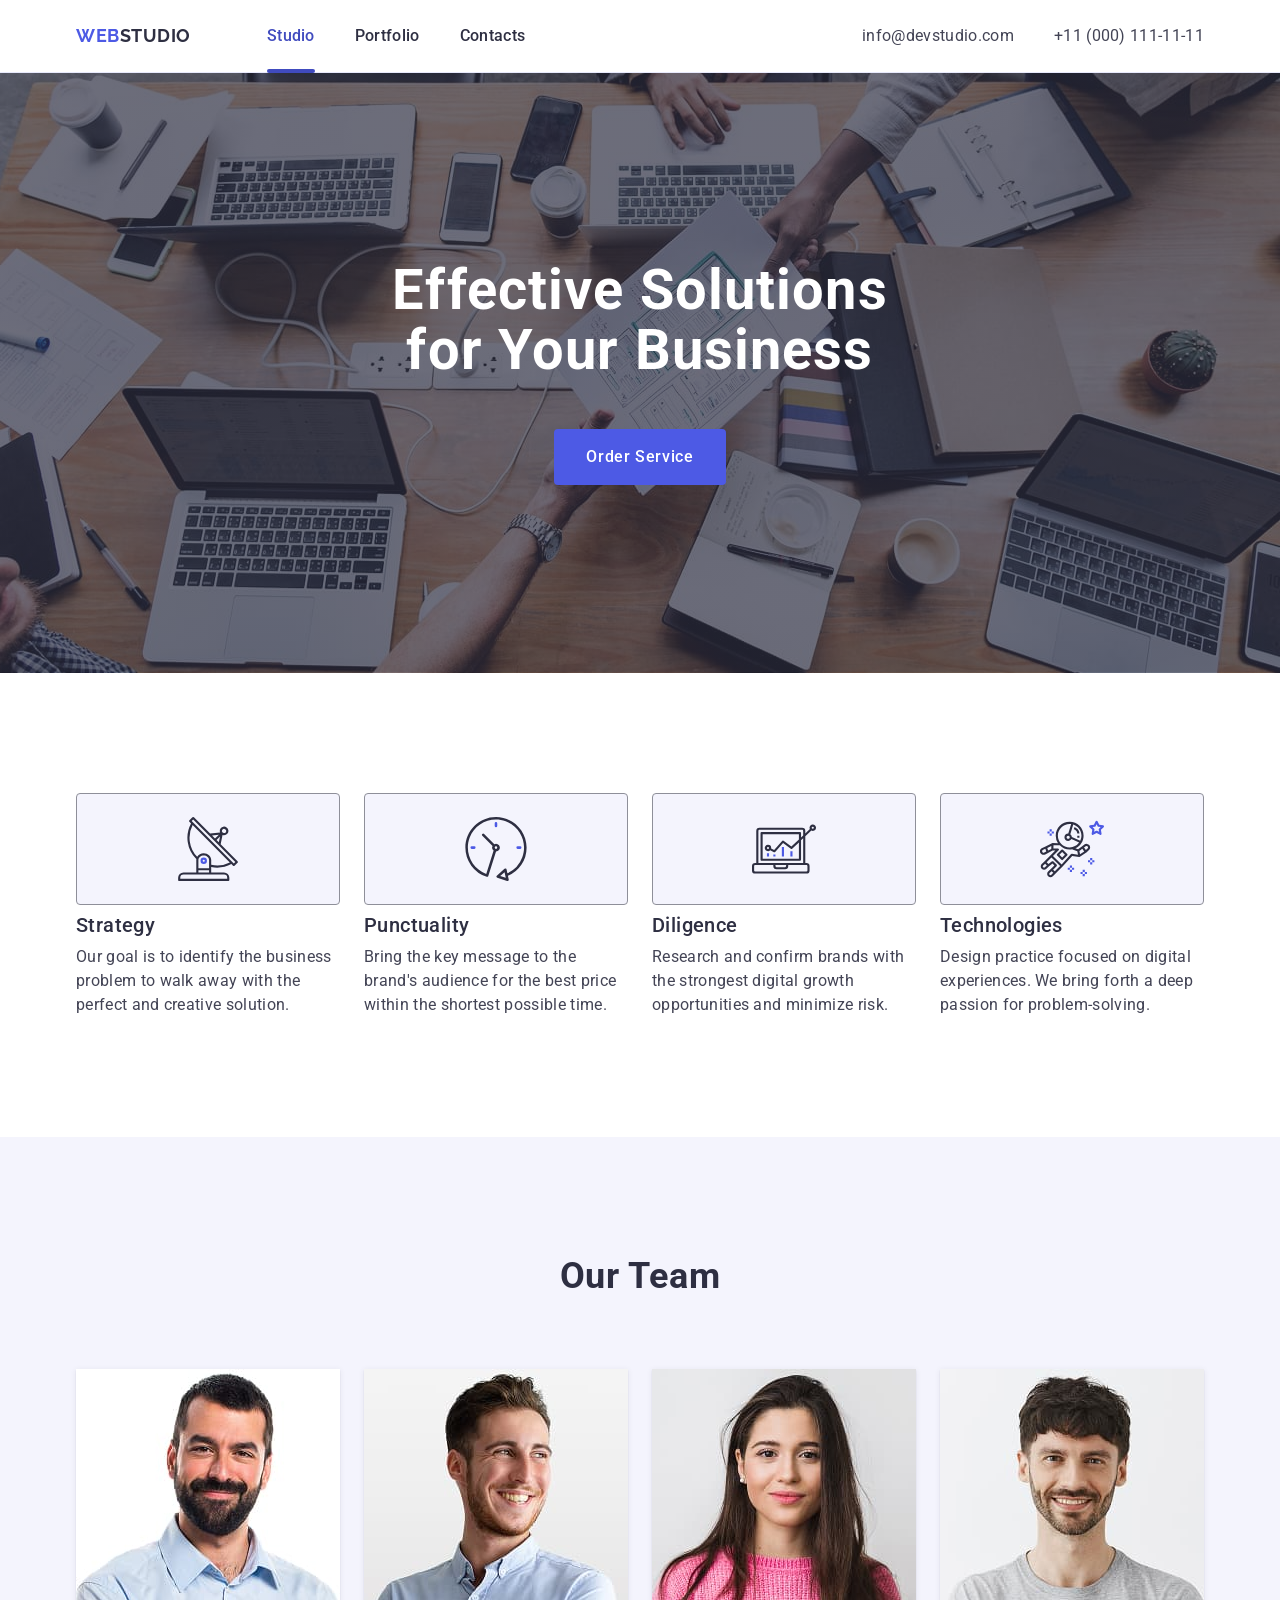
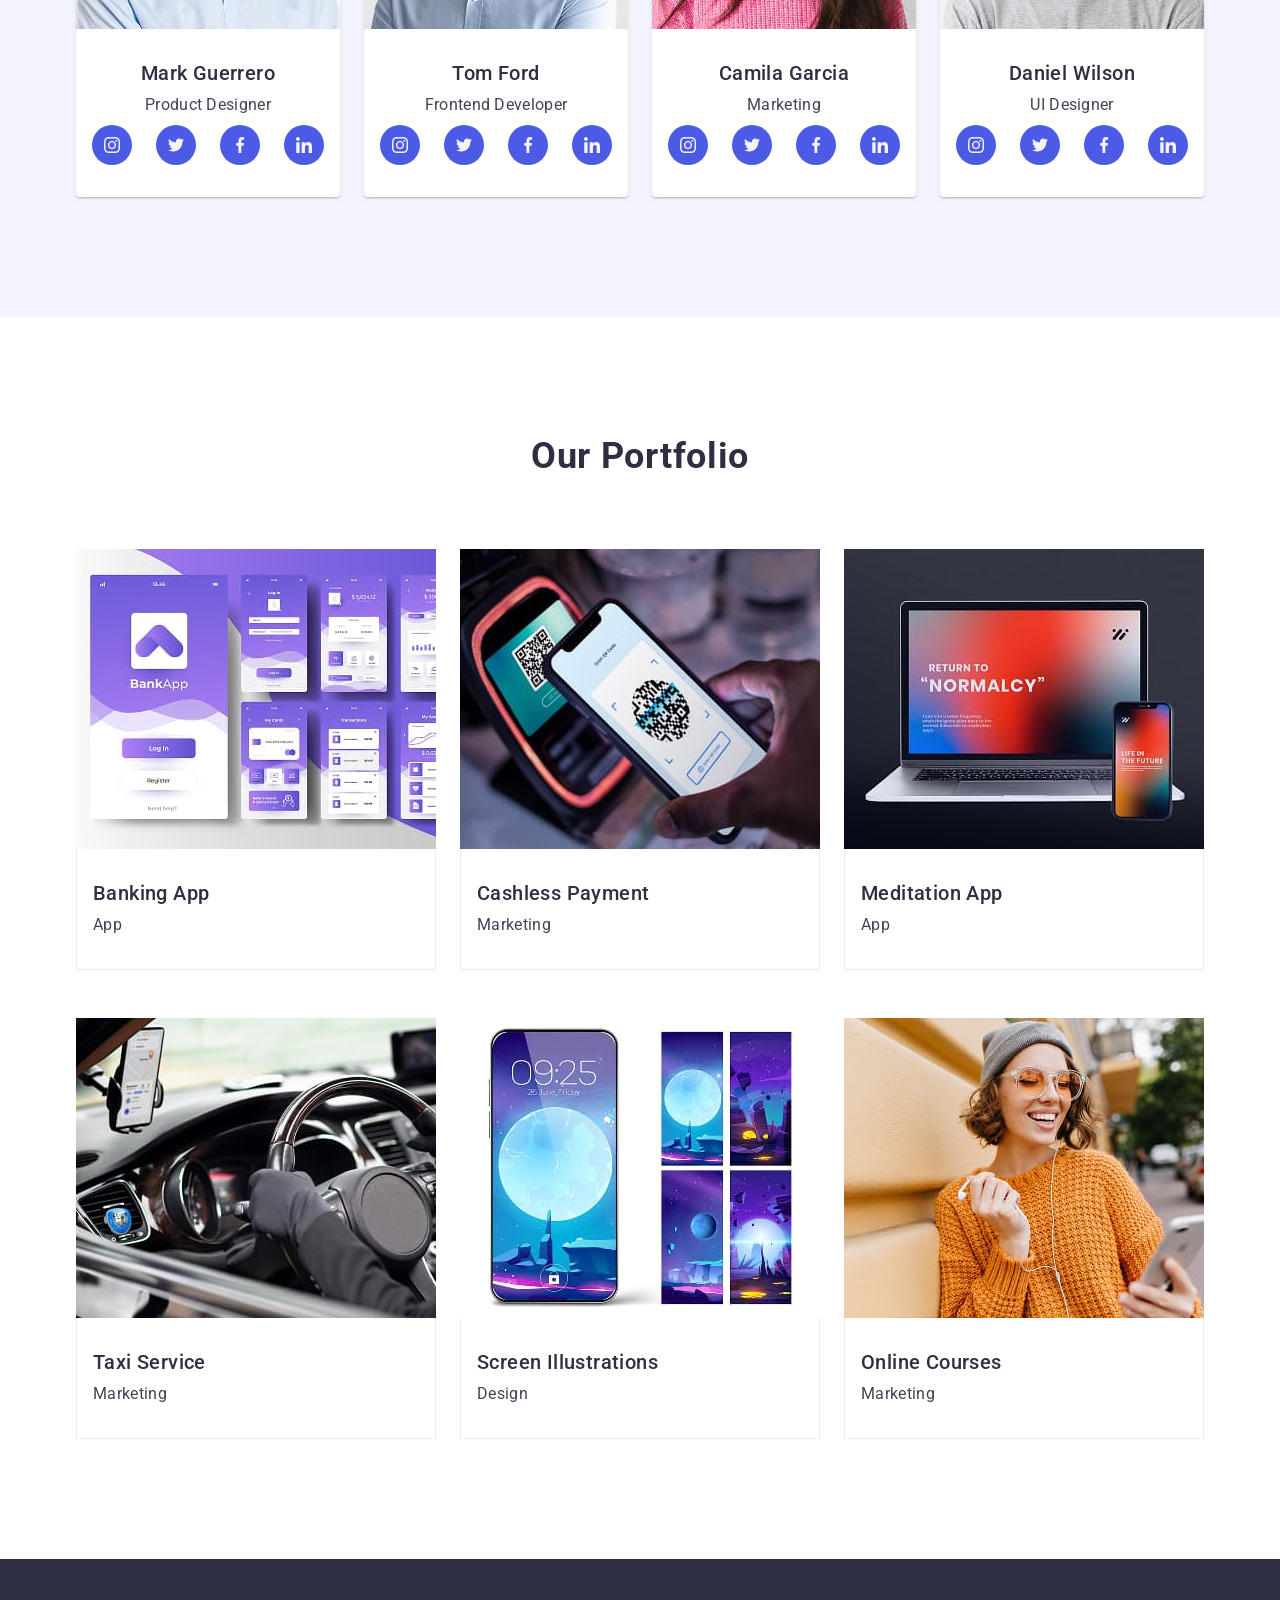
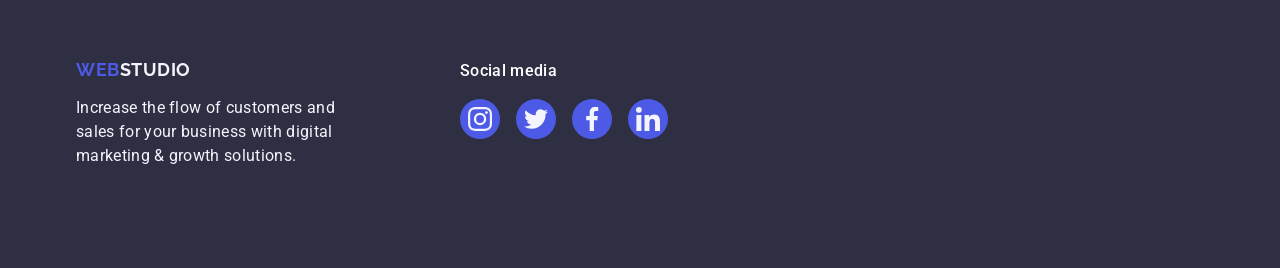
==== commit a07ccece: "update file" ====
--- a/index.html
+++ b/index.html
@@ -421,7 +421,7 @@
     <!-- FOOTER -->
     <footer class="footer">
       <div class="container footer-container">
-        <div>
+        <div class="footer-wrapper">
           <!-- prettier-ignore -->
           <a class="logo footer-logo" href="./index.html">
           Web<span class="footer-logo-studio">Studio</span>
@@ -433,7 +433,7 @@
         </div>
 
         <div>
-          <h4 class="footer-title">Social media</h4>
+          <p class="footer-title">Social media</p>
           <ul class="footer-icon-list">
             <li class="footer-icon-item">
               <a href="" class="footer-icon-link">
--- a/css/styles.css
+++ b/css/styles.css
@@ -44,6 +44,8 @@
 
 .header {
   border-bottom: 1px solid #e7e9fc;
+  box-shadow: 0px 2px 1px rgba(46, 47, 66, 0.08),
+    0px 1px 1px rgba(46, 47, 66, 0.16), 0px 1px 6px rgba(46, 47, 66, 0.08);
 }
 
 .header-container {
@@ -146,10 +148,10 @@
 /* HERO SECTION */
 
 .hero-section {
+  max-width: 1440px;
   background-color: #2e2f42;
   padding: 188px 0;
   background-image: linear-gradient(
-      to bottom,
       rgba(46, 47, 66, 0.7),
       rgba(46, 47, 66, 0.7)
     ),
@@ -179,14 +181,12 @@
   letter-spacing: 0.04em;
   text-align: center;
   cursor: pointer;
-
   display: block;
   margin: 48px auto 0 auto;
   padding: 16px 32px;
   border: none;
   border-radius: 4px;
   min-width: 169px;
-
   transition: background-color 250ms cubic-bezier(0.4, 0, 0.2, 1);
 }
 
@@ -222,14 +222,15 @@
 .benefits-icon-wrapper {
   display: flex;
   width: 100%;
+  height: 112px;
   background-color: #f4f4fd;
   border: 1px solid #8e8f99;
   border-radius: 4px;
   justify-content: center;
   align-items: center;
   margin-bottom: 8px;
-  padding-top: 24px;
-  padding-bottom: 24px;
+  /* padding-top: 24px;
+  padding-bottom: 24px; */
 }
 
 .benefits-item-title {
@@ -299,34 +300,33 @@
 }
 
 .team-content {
-  padding: 32px 16px;
+  padding: 32px 0;
 }
 
 .team-social-list {
   display: flex;
   justify-content: center;
-  align-items: center;
   gap: 24px;
 }
 
 .team-social-item {
+  width: 40px;
+  height: 40px;
+  position: relative;
+}
+
+.team-social-link {
   background-color: #4d5ae5;
-  width: calc((100% - 72px) / 4);
-  height: 40px;
-  border-radius: 50%;
-  position: relative;
-  transition: background-color 250ms cubic-bezier(0.4, 0, 0.2, 1);
-}
-
-.team-social-item:hover,
-.team-social-item:focus {
-  background-color: #404bbf;
-}
-
-.team-social-link {
   display: inline-block;
   width: 100%;
   height: 100%;
+  border-radius: 50%;
+  transition: background-color 250ms cubic-bezier(0.4, 0, 0.2, 1);
+}
+
+.team-social-link:hover,
+.team-social-link:focus {
+  background-color: #404bbf;
 }
 
 .team-social-icon {
@@ -384,7 +384,7 @@
   background-color: #4d5ae5;
   width: 100%;
   height: 100%;
-  padding: 40px 32px 164px 32px;
+  padding: 40px 32px;
   color: #f4f4fd;
   font-size: 16px;
   line-height: 1.5;
@@ -449,7 +449,11 @@
 
 .footer-container {
   display: flex;
-  gap: 120px;
+  align-items: baseline;
+}
+
+.footer-wrapper {
+  margin-right: 120px;
 }
 
 .footer-title {
@@ -469,22 +473,22 @@
 
 .footer-icon-item {
   position: relative;
-  /* width: 40px; */
-  width: calc((100% - 3 * 16px) / 4);
+  width: 40px;
   height: 40px;
-  background-color: #4d5ae5;
-  border-radius: 50%;
-}
-
-.footer-icon-item:hover,
-.footer-icon-item:focus {
-  background-color: #31d0aa;
 }
 
 .footer-icon-link {
   display: inline-block;
   width: 100%;
   height: 100%;
+  background-color: #4d5ae5;
+  border-radius: 50%;
+  transition: background-color 250ms cubic-bezier(0.4, 0, 0.2, 1);
+}
+
+.footer-icon-link:hover,
+.footer-icon-link:focus {
+  background-color: #31d0aa;
 }
 
 .footer-icon {
